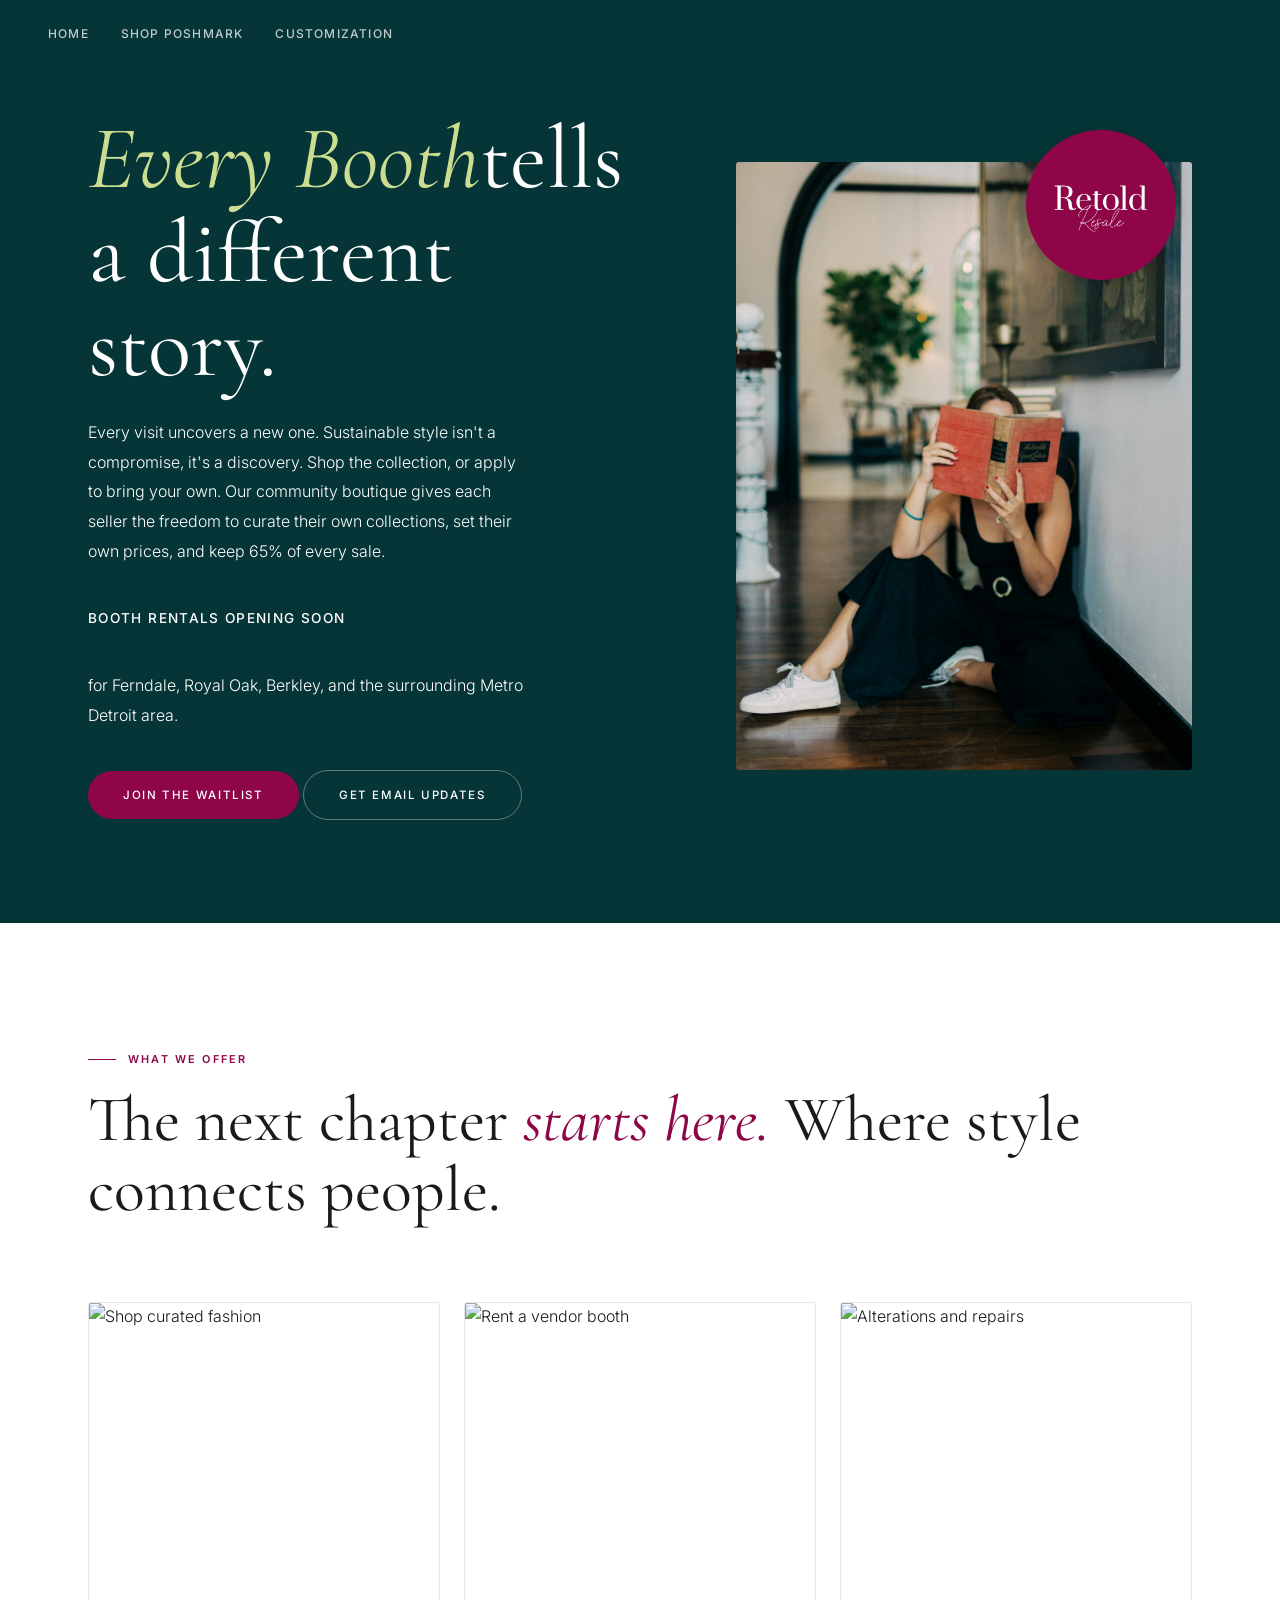
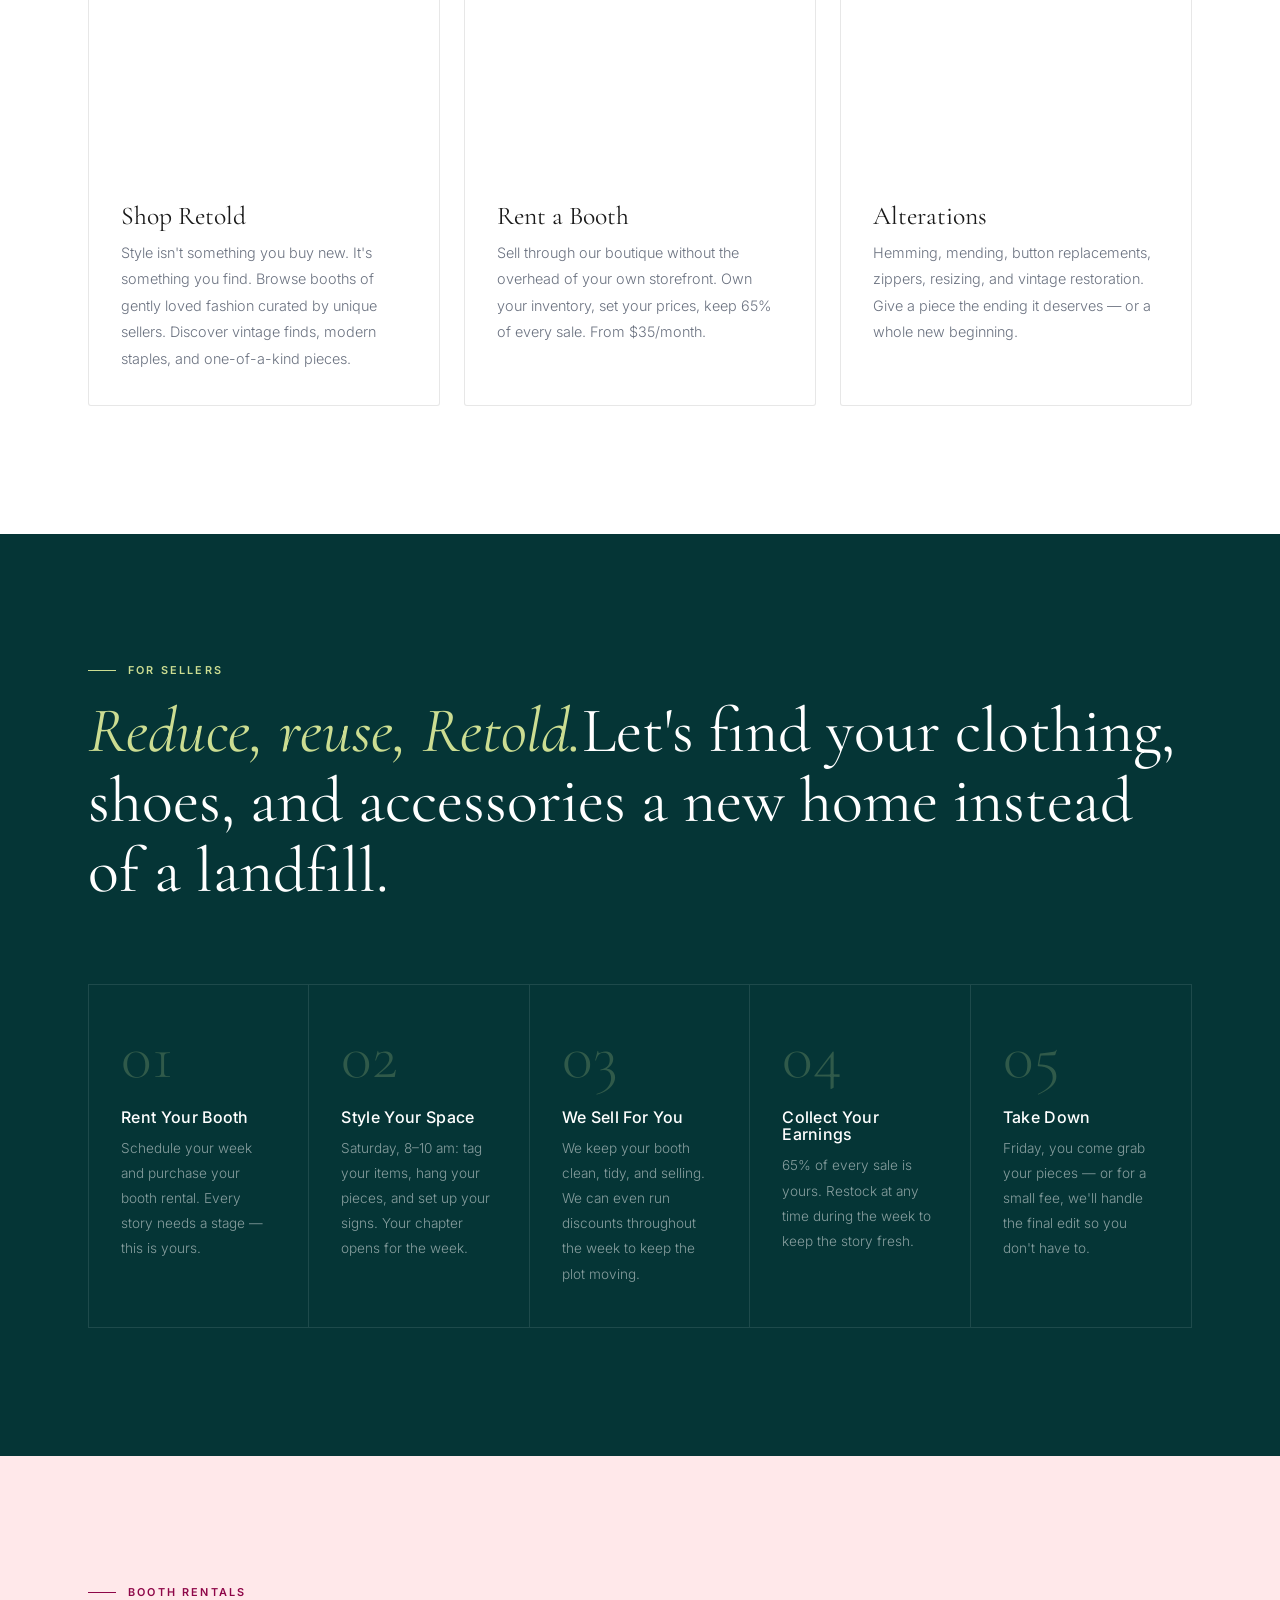
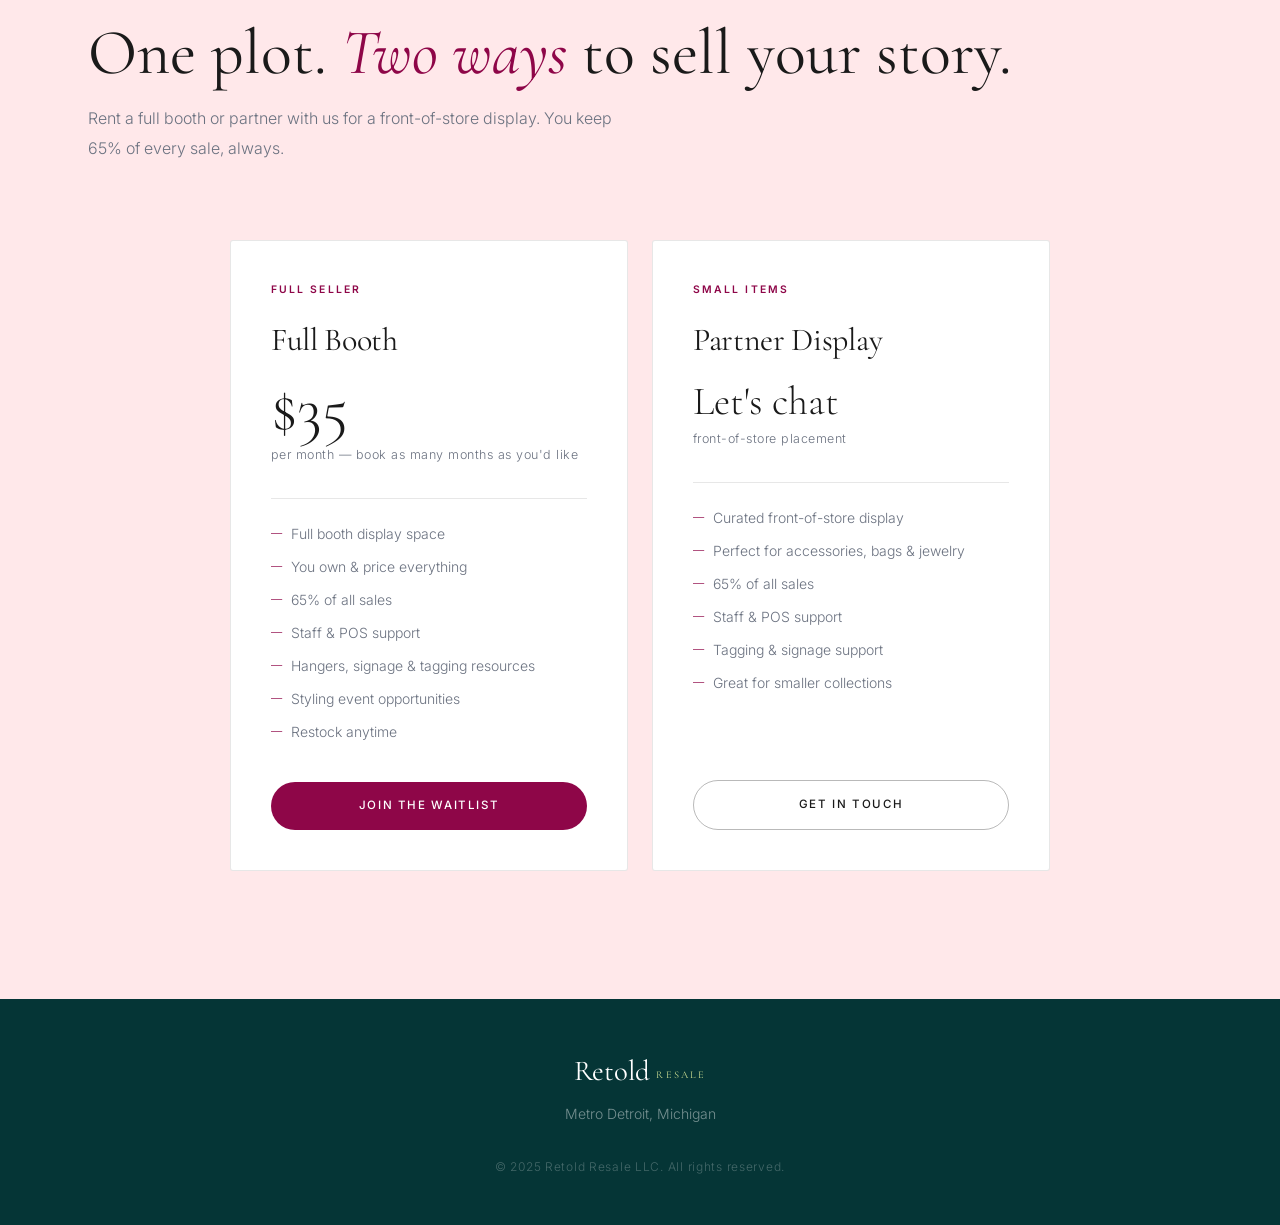
==== index.html @ 14532de4 "Update index.html content changes" ====
<!DOCTYPE html>
<html lang="en">
<head>
  <meta charset="UTF-8" />
  <meta name="viewport" content="width=device-width, initial-scale=1.0" />
  <title>Retold Resale — Coming Soon</title>
  <meta name="description" content="Retold is Metro Detroit's community resale boutique. Vendor booth rentals, sustainable secondhand fashion, and clothing alterations. Coming soon." />
  <link rel="stylesheet" href="styles.css" />
  <style>
    .hero--landing { min-height: 90vh; padding-top: 7rem; }
    .nav-limited {
      position: fixed; inset: 0 0 auto 0; z-index: 100;
      display: flex; align-items: center; justify-content: flex-start;
      padding: 1.2rem clamp(1.5rem, 5vw, 3rem);
      transition: background 0.4s, padding 0.3s;
    }
    .nav-limited.scrolled {
      background: rgba(251,248,243,0.97);
      backdrop-filter: blur(12px);
      box-shadow: 0 1px 0 rgba(26,26,26,0.1);
      padding: 0.9rem clamp(1.5rem, 5vw, 3rem);
    }
    .nav-limited .brand {
      font-family: 'Cormorant Garamond', Georgia, serif;
      font-size: 1.3rem; font-weight: 500;
      color: var(--white); text-decoration: none;
      transition: color 0.3s;
    }
    .nav-limited .brand span {
      font-size: 0.62rem; letter-spacing: 0.2em;
      text-transform: uppercase; color: var(--sage);
      display: block; font-family: 'Inter', sans-serif; font-weight: 600;
    }
    .nav-limited.scrolled .brand { color: var(--black); }
    .nav-limited.scrolled .brand span { color: var(--berry); }
    .nav-limited__links {
      display: flex; align-items: center; gap: 2rem; list-style: none;
    }
    .nav-limited__links a {
      font-size: 0.75rem; font-weight: 500; letter-spacing: 0.1em;
      text-transform: uppercase; color: rgba(255,255,255,0.75);
      text-decoration: none; transition: color 0.2s;
      font-family: 'Inter', sans-serif;
    }
    .nav-limited__links a:hover { color: var(--white); }
    .nav-limited.scrolled .nav-limited__links a { color: var(--gray); }
    .nav-limited.scrolled .nav-limited__links a:hover { color: var(--black); }
    .nav-limited__links .nav-cta {
      background: var(--berry); color: white !important;
      padding: 0.55rem 1.3rem; border-radius: 50px;
    }
    .nav-limited__links .nav-cta:hover { background: var(--forest) !important; color: white !important; }
    .nav-limited.scrolled .nav-limited__links .nav-cta { color: white !important; }
  </style>
</head>
<body>

  <!-- LIMITED NAV -->
  <nav class="nav-limited" id="nav-limited">
    <ul class="nav-limited__links">
      <li><a href="index.html">Home</a></li>
      <li><a href="https://poshmark.com/closet/retold_resale" target="_blank">Shop Poshmark</a></li>
      <li><a href="customization.html">Customization</a></li>
    </ul>
  </nav>

  <!-- HERO -->
  <section class="hero section--forest hero--landing">
    <div class="container hero__grid">
      <div class="hero__text">
        <div class="logo-mobile">
          <div style="width:150px; height:150px; border-radius:50%; overflow:hidden; box-shadow:0 4px 16px rgba(0,0,0,0.25); margin:0 auto 1.5rem;">
            <img src="Retoldlogo.jpg" alt="Retold Resale" style="width:100%; height:100%; object-fit:cover;" />
          </div>
        </div>
        <h1><em>Every Booth</em>tells a different story.</h1>
        <p>Every visit uncovers a new one. Sustainable style isn't a compromise, it's a discovery. Shop the collection, or apply to bring your own. Our community boutique gives each seller the freedom to curate their own collections, set their own prices, and keep 65% of every sale.</p>
        <p style="margin-top:1rem; font-size:0.85rem; letter-spacing:0.1em; text-transform:uppercase; color:var(--white); font-weight:500;">Booth rentals opening soon</p> <p>for Ferndale, Royal Oak, Berkley, and the surrounding Metro Detroit area.</p>
        <a href="https://forms.gle/HqEqxdt6v9VgBbKs6" class="btn btn--berry">Join the Waitlist</a> <a href="https://docs.google.com/forms/d/e/1FAIpQLSfrl1EyCiGXuaEXTVUXp2dL7NiX-esl2-DumXYlEKZFdAx9Iw/viewform?usp=publish-editor" class="btn btn--outline">Get email updates</a>
      </div>
      <div class="hero__media" style="position:relative;">
        <img src="Home3.jpg" alt="Retold Resale" />
        <div class="logo-desktop" style="position:absolute; top:-2rem; right:1rem; width:150px; height:150px; border-radius:50%; overflow:hidden; box-shadow:0 4px 16px rgba(0,0,0,0.25);">
          <img src="Retoldlogo.jpg" alt="Retold Resale" style="width:100%; height:100%; object-fit:cover;" />
        </div>
      </div>
    </div>
  </section>

  <!-- WHAT WE OFFER -->
  <section class="section section--cream">
    <div class="container">
      <div class="section-head">
        <span class="eyebrow">What We Offer</span>
        <h2>The next chapter <em>starts here.</em> Where style connects people.</h2>
      </div>
      <div class="card-grid">
        <div class="card">
          <div class="card__img"><img src="https://images.unsplash.com/photo-1490481651871-ab68de25d43d?q=80&w=800&auto=format&fit=crop" alt="Shop curated fashion" /></div>
          <div class="card__body">
            <h3>Shop Retold</h3>
            <p>Style isn't something you buy new. It's something you find. Browse booths of gently loved fashion curated by unique sellers. Discover vintage finds, modern staples, and one-of-a-kind pieces.</p>
          </div>
        </div>
        <div class="card">
          <div class="card__img"><img src="https://images.unsplash.com/photo-1485462537746-965f33f7f6a7?q=80&w=800&auto=format&fit=crop" alt="Rent a vendor booth" /></div>
          <div class="card__body">
            <h3>Rent a Booth</h3>
            <p>Sell through our boutique without the overhead of your own storefront. Own your inventory, set your prices, keep 65% of every sale. From $35/month.</p>
          </div>
        </div>
        <div class="card">
          <div class="card__img"><img src="https://images.unsplash.com/photo-1556905055-8f358a7a47b2?q=80&w=800&auto=format&fit=crop" alt="Alterations and repairs" /></div>
          <div class="card__body">
            <h3>Alterations</h3>
            <p>Hemming, mending, button replacements, zippers, resizing, and vintage restoration. Give a piece the ending it deserves — or a whole new beginning.</p>
          </div>
        </div>
      </div>
    </div>
  </section>

  <!-- FOR SELLERS -->
  <section class="section section--forest">
    <div class="container">
      <div class="section-head">
        <span class="eyebrow">For Sellers</span>
        <h2><em>Reduce, reuse, Retold.</em>Let's find your clothing, shoes, and accessories a new home instead of a landfill.</h2>
      </div>
      <div class="steps">
        <div class="step">
          <div class="step__num">01</div>
          <h3>Rent Your Booth</h3>
          <p>Schedule your week and purchase your booth rental. Every story needs a stage — this is yours.</p>
        </div>
        <div class="step">
          <div class="step__num">02</div>
          <h3>Style Your Space</h3>
          <p>Saturday, 8–10 am: tag your items, hang your pieces, and set up your signs. Your chapter opens for the week.</p>
        </div>
        <div class="step">
          <div class="step__num">03</div>
          <h3>We Sell For You</h3>
          <p>We keep your booth clean, tidy, and selling. We can even run discounts throughout the week to keep the plot moving.</p>
        </div>
        <div class="step">
          <div class="step__num">04</div>
          <h3>Collect Your Earnings</h3>
          <p>65% of every sale is yours. Restock at any time during the week to keep the story fresh.</p>
        </div>
        <div class="step">
          <div class="step__num">05</div>
          <h3>Take Down</h3>
          <p>Friday, you come grab your pieces — or for a small fee, we'll handle the final edit so you don't have to.</p>
        </div>
      </div>
    </div>
  </section>

  <!-- BOOTH RENTALS -->
  <section class="section section--blush">
    <div class="container">
      <div class="section-head">
        <span class="eyebrow">Booth Rentals</span>
        <h2>One plot. <em>Two ways</em> to sell your story.</h2>
        <p>Rent a full booth or partner with us for a front-of-store display. You keep 65% of every sale, always.</p>
      </div>
      <div class="pricing-grid pricing-grid--2">
        <div class="price-card">
          <div class="price-card__label">Full Seller</div>
          <h3>Full Booth</h3>
          <div class="price-card__amount">$35</div>
          <div class="price-card__period">per month — book as many months as you'd like</div>
          <ul>
            <li>Full booth display space</li>
            <li>You own &amp; price everything</li>
            <li>65% of all sales</li>
            <li>Staff &amp; POS support</li>
            <li>Hangers, signage &amp; tagging resources</li>
            <li>Styling event opportunities</li>
            <li>Restock anytime</li>
          </ul>
         <a href="https://forms.gle/HqEqxdt6v9VgBbKs6" class="btn btn--berry">Join the Waitlist</a>
        </div>
        <div class="price-card">
          <div class="price-card__label">Small Items</div>
          <h3>Partner Display</h3>
          <div class="price-card__amount" style="font-size:2.5rem; line-height:1.2;">Let's chat</div>
          <div class="price-card__period">front-of-store placement</div>
          <ul>
            <li>Curated front-of-store display</li>
            <li>Perfect for accessories, bags &amp; jewelry</li>
            <li>65% of all sales</li>
            <li>Staff &amp; POS support</li>
            <li>Tagging &amp; signage support</li>
            <li>Great for smaller collections</li>
          </ul>
          <a href="mailto:retold.resale@gmail.com" class="btn btn--outline">Get in Touch</a>
        </div>
      </div>
    </div>
  </section>

  <!-- SIMPLE FOOTER -->
  <footer style="background:var(--forest); color:var(--white); padding:3rem 0; text-align:center;">
    <div class="container">
      <div style="font-family:var(--serif); font-size:1.8rem; font-weight:400; margin-bottom:0.5rem;">
        Retold<span style="font-size:0.65rem; letter-spacing:0.2em; text-transform:uppercase; color:var(--sage); vertical-align:middle; margin-left:0.4rem;">Resale</span>
      </div>
      <p style="color:rgba(255,255,255,0.45); font-size:0.875rem; font-weight:300; margin-top:0.5rem;">Metro Detroit, Michigan</p>
      <p style="color:rgba(255,255,255,0.25); font-size:0.75rem; letter-spacing:0.06em; margin-top:2rem;">&copy; 2025 Retold Resale LLC. All rights reserved.</p>
    </div>
  </footer>

  <script>
    const nav = document.getElementById('nav-limited');
    addEventListener('scroll', () => nav.classList.toggle('scrolled', scrollY > 40));
  </script>

</body>
</html>
---- styles.css ----
/* =============================================
   Retold Resale — Elevated Marketing Site
   ============================================= */

@import url('https://fonts.googleapis.com/css2?family=Cormorant+Garamond:ital,wght@0,300;0,400;0,500;1,300;1,400;1,500&family=Inter:wght@300;400;500;600&display=swap');

:root {
  --berry:   #8E0648;
  --sage:    #CCDD92;
  --forest:  #053536;
  --coral:   #E66F4F;
  --blush:   #FFE8EA;
  --cream:   #FBF8F3;
  --white:   #FFFFFF;
  --black:   #1A1A1A;
  --gray:    #6B7280;
  --border:  rgba(26,26,26,0.1);

  --serif: 'Cormorant Garamond', Georgia, serif;
  --sans:  'Inter', system-ui, sans-serif;
  --max: 1200px;
}

*, *::before, *::after { box-sizing: border-box; margin: 0; padding: 0; }
html { scroll-behavior: smooth; -webkit-font-smoothing: antialiased; }
body {
  font-family: var(--sans);
  color: var(--black);
  background: var(--cream);
  font-size: 16px;
  line-height: 1.65;
  font-weight: 300;
}
img { display: block; max-width: 100%; height: auto; }
a { color: inherit; text-decoration: none; }
h1, h2, h3, h4 { font-family: var(--serif); line-height: 1.1; }

.container { width: 100%; max-width: var(--max); margin: 0 auto; padding: 0 clamp(1.5rem, 5vw, 3rem); }
.section { padding: clamp(5rem, 10vw, 9rem) 0; }

/* =============================================
   NAV
   ============================================= */
.nav {
  position: fixed; inset: 0 0 auto 0; z-index: 100;
  display: flex; align-items: center; justify-content: space-between;
  padding: 1.5rem clamp(1.5rem, 5vw, 3rem);
  transition: background 0.4s, padding 0.3s;
}
.nav.scrolled {
  background: rgba(251,248,243,0.97);
  backdrop-filter: blur(12px);
  padding: 1rem clamp(1.5rem, 5vw, 3rem);
  box-shadow: 0 1px 0 var(--border);
}
.nav__brand {
  font-family: var(--serif);
  font-size: 1.4rem;
  font-weight: 500;
  color: var(--black);
}
.nav__brand b { display: block; font-weight: 500; }
.nav__brand span {
  font-size: 0.62rem;
  font-weight: 600;
  letter-spacing: 0.2em;
  text-transform: uppercase;
  color: var(--berry);
}
.nav__links { display: flex; align-items: center; gap: 2.5rem; list-style: none; }
.nav__links a {
  font-size: 0.75rem;
  font-weight: 400;
  letter-spacing: 0.1em;
  color: var(--gray);
  text-transform: uppercase;
  transition: color 0.2s;
}
.nav__links a:hover, .nav__links a.active { color: var(--black); }
.nav__cta {
  background: var(--berry) !important;
  color: white !important;
  padding: 0.6rem 1.5rem !important;
  border-radius: 50px !important;
  letter-spacing: 0.08em;
  font-weight: 500 !important;
  transition: background 0.2s, transform 0.2s !important;
  text-transform: uppercase !important;
}
.nav__cta:hover { background: var(--forest) !important; transform: translateY(-1px); }

.logo-mobile { display: none; }

/* Hero on dark (forest) background */
.hero.section--forest { background: var(--forest); }
.hero.section--forest .hero__text h1 { color: var(--white); }
.hero.section--forest .hero__text h1 em { color: var(--sage); }
.hero.section--forest .hero__text p { color: var(--white); }
.hero.section--forest .btn--black { background: var(--berry); color: var(--white); }
.hero.section--forest .btn--black:hover { background: var(--white); color: var(--berry); transform: translateY(-2px); }
.hero.section--forest .btn--outline { color: var(--white); border-color: rgba(255,255,255,0.35); }
.hero.section--forest .btn--outline:hover { background: var(--white); color: var(--forest); border-color: var(--white); }

/* =============================================
   BUTTONS
   ============================================= */
.btn {
  display: inline-flex; align-items: center; gap: 0.5rem;
  padding: 0.9rem 2.2rem;
  border: none; cursor: pointer;
  font-family: var(--sans);
  font-size: 0.72rem; font-weight: 500;
  letter-spacing: 0.14em; text-transform: uppercase;
  border-radius: 50px;
  transition: all 0.25s ease;
  text-decoration: none;
  white-space: nowrap;
}
.btn--black { background: var(--forest); color: white; }
.btn--berry { background: var(--berry); color: white; }
.btn--berry:hover { background: var(--white); color: var(--berry); }
.btn--black:hover { background: var(--black); transform: translateY(-2px); }
.btn--outline { background: transparent; color: var(--black); border: 1px solid rgba(26,26,26,0.3); }
.btn--outline:hover { background: var(--black); color: white; border-color: var(--black); }

/* Nav over dark hero */
.nav--light:not(.scrolled) .nav__brand { color: var(--white); }
.nav--light:not(.scrolled) .nav__brand span { color: var(--sage); }
.nav--light:not(.scrolled) .nav__links a { color: rgba(255,255,255,0.65); }
.nav--light:not(.scrolled) .nav__links a:hover,
.nav--light:not(.scrolled) .nav__links a.active { color: var(--white); }
.nav--light:not(.scrolled) .nav__cta { background: var(--berry) !important; color: var(--white) !important; }
.nav--light:not(.scrolled) .nav__cta:hover { background: var(--white) !important; color: var(--berry) !important; }

/* =============================================
   HERO
   ============================================= */
.hero {
  padding-top: 8rem;
  padding-bottom: clamp(4rem, 8vw, 7rem);
  min-height: 100vh;
  display: flex; align-items: center;
}
.hero__grid {
  display: grid;
  grid-template-columns: 1.1fr 0.9fr;
  gap: clamp(3rem, 7vw, 6rem);
  align-items: center;
}
.hero__text h1 {
  font-size: clamp(3.8rem, 7vw, 6.5rem);
  color: var(--black);
  margin-bottom: 1.5rem;
  font-weight: 400;
  line-height: 1.05;
}
.hero__text h1 em { color: var(--berry); font-style: italic; }
.hero__text p {
  font-size: 1rem;
  color: var(--gray);
  margin-bottom: 2.5rem;
  max-width: 44ch;
  line-height: 1.85;
  font-weight: 300;
}
.hero__actions { display: flex; gap: 1rem; flex-wrap: wrap; }
.hero__media img {
  width: 100%;
  aspect-ratio: 3/4;
  object-fit: cover;
  border-radius: 3px;
}

/* =============================================
   SECTION COLOR BLOCKS
   ============================================= */
.section--cream   { background: var(--white); }
.section--blush   { background: var(--blush); }
.section--forest  { background: var(--forest); color: var(--white); }
.section--berry   { background: var(--berry);  color: var(--white); }

/* =============================================
   EYEBROW
   ============================================= */
.eyebrow {
  display: flex; align-items: center; gap: 0.75rem;
  font-family: var(--sans);
  font-size: 0.68rem; letter-spacing: 0.2em; text-transform: uppercase;
  color: var(--berry); font-weight: 600;
  margin-bottom: 1rem;
}
.eyebrow::before {
  content: ''; display: block;
  width: 28px; height: 1px;
  background: var(--berry); flex-shrink: 0;
}
.section--forest .eyebrow,
.testimonials .eyebrow { color: var(--sage); }
.section--forest .eyebrow::before,
.testimonials .eyebrow::before { background: var(--sage); }
.section--berry .eyebrow { color: rgba(255,255,255,0.55); }
.section--berry .eyebrow::before { background: rgba(255,255,255,0.35); }

/* =============================================
   SECTION HEAD
   ============================================= */
.section-head { margin-bottom: clamp(3rem, 6vw, 5rem); }
.section-head h2 {
  font-size: clamp(2.5rem, 5vw, 4.5rem);
  color: var(--black);
  margin-bottom: 1rem;
  font-weight: 400;
  line-height: 1.1;
}
.section-head h2 em { color: var(--berry); font-style: italic; }
.section-head p {
  font-size: 1rem;
  color: var(--gray);
  max-width: 55ch;
  font-weight: 300;
  line-height: 1.85;
}
.section--forest .section-head h2 { color: var(--white); }
.section--forest .section-head h2 em { color: var(--sage); }
.section--forest .section-head p { color: rgba(255,255,255,0.55); }
.testimonials .section-head h2 { color: var(--white); }
.testimonials .section-head p { color: rgba(255,255,255,0.55); }

/* =============================================
   CARDS
   ============================================= */
.card-grid {
  display: grid;
  grid-template-columns: repeat(3, 1fr);
  gap: 1.5rem;
}
.card-grid--4 { grid-template-columns: repeat(4, 1fr); }

.card {
  background: var(--white);
  border: 1px solid var(--border);
  border-radius: 3px;
  overflow: hidden;
  transition: box-shadow 0.3s, border-color 0.3s, transform 0.3s;
}
.card:hover {
  border-color: rgba(26,26,26,0.18);
  box-shadow: 0 8px 32px rgba(0,0,0,0.07);
  transform: translateY(-2px);
}
.card__img { aspect-ratio: 3/4; overflow: hidden; }
.card__img img { width: 100%; height: 100%; object-fit: cover; transition: transform 0.6s ease; }
.card:hover .card__img img { transform: scale(1.04); }
.card__body { padding: 2rem; }
.card h3 {
  font-size: 1.6rem;
  color: var(--black);
  margin-bottom: 0.6rem;
  font-weight: 400;
}
.card p { color: var(--gray); font-size: 0.9rem; font-weight: 300; line-height: 1.85; }

/* =============================================
   STEPS
   ============================================= */
.steps {
  display: grid;
  grid-template-columns: repeat(5, 1fr);
  border: 1px solid var(--border);
}
.section--forest .steps { border-color: rgba(255,255,255,0.1); }
.section--cream .steps { border-color: var(--border); }

.step {
  padding: 2.5rem 2rem;
  border-right: 1px solid var(--border);
}
.section--forest .step { border-right-color: rgba(255,255,255,0.1); }
.step:last-child { border-right: none; }

.step__num {
  font-family: var(--serif);
  font-size: 4rem;
  font-weight: 300;
  color: rgba(142,6,72,0.1);
  line-height: 1;
  margin-bottom: 1.25rem;
}
.section--forest .step__num { color: rgba(204,221,146,0.22); }
.step h3 {
  font-size: 1rem;
  font-family: var(--sans);
  font-weight: 500;
  letter-spacing: 0.02em;
  color: var(--black);
  margin-bottom: 0.6rem;
}
.section--forest .step h3 { color: var(--white); }
.step p {
  font-size: 0.85rem;
  line-height: 1.85;
  font-weight: 300;
  color: var(--gray);
}
.section--forest .step p { color: rgba(255,255,255,0.52); }

/* =============================================
   TESTIMONIALS
   ============================================= */
.testimonials {
  background: var(--forest);
  color: var(--white);
  padding: clamp(5rem, 10vw, 8rem) 0;
}
.quote-grid {
  display: grid;
  grid-template-columns: repeat(3, 1fr);
  border: 1px solid rgba(255,255,255,0.1);
}
.quote { padding: 2.5rem; }
.quote + .quote { border-left: 1px solid rgba(255,255,255,0.1); }
.quote p {
  font-family: var(--serif);
  font-size: 1.2rem;
  font-style: italic;
  font-weight: 300;
  margin-bottom: 2rem;
  line-height: 1.85;
  color: rgba(255,255,255,0.85);
}
.quote__author { font-size: 0.78rem; color: rgba(255,255,255,0.38); letter-spacing: 0.05em; }
.quote__author b { display: block; color: var(--white); font-weight: 500; margin-bottom: 0.2rem; }

/* =============================================
   PRICING
   ============================================= */
.pricing-grid {
  display: grid;
  grid-template-columns: repeat(3, 1fr);
  gap: 1.5rem;
}
.pricing-grid--2 {
  grid-template-columns: repeat(2, 1fr);
  max-width: 820px;
  margin-inline: auto;
}

/* Service list for alterations */
.service-list {
  list-style: none;
  margin-top: 1.25rem;
  display: flex; flex-direction: column; gap: 0.6rem;
}
.service-list li {
  font-size: 0.875rem;
  color: var(--gray);
  font-weight: 300;
  padding-left: 1.25rem;
  position: relative;
}
.service-list li::before {
  content: '—';
  position: absolute; left: 0;
  color: var(--berry);
  font-size: 0.7rem;
  top: 0.2em;
}
.price-card {
  background: var(--white);
  border: 1px solid var(--border);
  border-radius: 3px;
  padding: 2.5rem;
  display: flex; flex-direction: column;
  transition: box-shadow 0.3s, transform 0.3s;
}
.price-card:hover { box-shadow: 0 16px 48px rgba(0,0,0,0.09); transform: translateY(-3px); }
.price-card--featured {
  background: var(--forest);
  color: var(--white);
  border-color: var(--forest);
}
.price-card__label {
  font-size: 0.65rem;
  letter-spacing: 0.2em;
  text-transform: uppercase;
  color: var(--berry);
  margin-bottom: 1.5rem;
  font-weight: 600;
}
.price-card--featured .price-card__label { color: var(--sage); }
.price-card h3 { font-size: 2rem; font-weight: 400; letter-spacing: -0.01em; }
.price-card__amount {
  font-family: var(--serif);
  font-size: 4rem;
  font-weight: 300;
  color: var(--black);
  line-height: 1;
  margin: 1.25rem 0 0.25rem;
}
.price-card--featured .price-card__amount { color: var(--sage); }
.price-card__period {
  font-size: 0.78rem;
  color: var(--gray);
  margin-bottom: 2rem;
  font-weight: 300;
  letter-spacing: 0.04em;
}
.price-card--featured .price-card__period { color: rgba(255,255,255,0.42); }
.price-card ul {
  list-style: none;
  display: flex; flex-direction: column;
  gap: 0.75rem;
  margin-bottom: 2.5rem;
  flex: 1;
  padding-top: 1.5rem;
  border-top: 1px solid var(--border);
}
.price-card--featured ul { border-top-color: rgba(255,255,255,0.12); }
.price-card li {
  font-size: 0.875rem;
  padding-left: 1.25rem;
  position: relative;
  color: var(--gray);
  font-weight: 300;
  line-height: 1.5;
}
.price-card--featured li { color: rgba(255,255,255,0.62); }
.price-card li::before {
  content: '—';
  position: absolute; left: 0;
  color: var(--berry);
  font-size: 0.7rem;
  top: 0.2em;
}
.price-card--featured li::before { color: var(--sage); }
.price-card .btn { width: 100%; justify-content: center; }

/* =============================================
   CTA SECTION
   ============================================= */
.cta {
  background: var(--berry);
  color: var(--white);
  padding: clamp(5rem, 10vw, 8rem) 0;
  text-align: center;
}
.cta h2 {
  color: var(--white);
  font-size: clamp(2.5rem, 5vw, 4.5rem);
  margin-bottom: 1rem;
  font-weight: 400;
}
.cta h2 em { font-style: italic; color: rgba(255,255,255,0.72); }
.cta p {
  color: rgba(255,255,255,0.68);
  font-size: 1rem;
  max-width: 44ch;
  margin: 0 auto 2.5rem;
  font-weight: 300;
  line-height: 1.85;
}
.cta .btn--outline { color: var(--white); border-color: rgba(255,255,255,0.4); }
.cta .btn--outline:hover { background: var(--white); color: var(--berry); border-color: var(--white); }

/* =============================================
   FOOTER
   ============================================= */
.footer {
  background: var(--forest);
  color: var(--white);
  padding: 5rem 0 2.5rem;
}
.footer__grid {
  display: grid;
  grid-template-columns: 2fr 1fr 1fr 1.5fr;
  gap: 2rem;
  margin-bottom: 4rem;
}
.footer__brand {
  font-family: var(--serif);
  font-size: 1.6rem;
  font-weight: 400;
  margin-bottom: 0.25rem;
}
.footer__brand-sub {
  font-size: 0.62rem;
  letter-spacing: 0.2em;
  text-transform: uppercase;
  color: var(--sage);
}
.footer__tag {
  font-size: 0.875rem;
  color: rgba(255,255,255,0.38);
  margin-top: 1rem;
  max-width: 30ch;
  line-height: 1.85;
  font-weight: 300;
}
.footer__h {
  font-size: 0.62rem;
  letter-spacing: 0.2em;
  text-transform: uppercase;
  color: rgba(255,255,255,0.3);
  margin-bottom: 1.25rem;
  font-weight: 600;
}
.footer__links { list-style: none; display: flex; flex-direction: column; gap: 0.6rem; }
.footer__links a {
  font-size: 0.875rem;
  color: rgba(255,255,255,0.48);
  transition: color 0.2s;
  font-weight: 300;
}
.footer__links a:hover { color: var(--white); }
.footer__bottom {
  display: flex; justify-content: space-between;
  padding-top: 2rem;
  border-top: 1px solid rgba(255,255,255,0.07);
}
.footer__copy { font-size: 0.75rem; color: rgba(255,255,255,0.22); letter-spacing: 0.06em; }

/* =============================================
   SPLIT (two-column with image)
   ============================================= */
.split {
  display: grid;
  grid-template-columns: 1fr 1fr;
  gap: clamp(3rem, 7vw, 6rem);
  align-items: center;
}
.split--rev { direction: rtl; }
.split--rev > * { direction: ltr; }
.split__img img { width: 100%; aspect-ratio: 4/5; object-fit: cover; border-radius: 3px; }

/* =============================================
   FAQ
   ============================================= */
.faq-list { max-width: 680px; margin: 0 auto; }
.faq-item { border-bottom: 1px solid var(--border); padding: 1.75rem 0; }
.faq-item:last-child { border-bottom: none; }
.faq-item summary {
  list-style: none; cursor: pointer;
  font-size: 1rem; font-weight: 500;
  font-family: var(--sans);
  color: var(--black);
  display: flex; justify-content: space-between; align-items: center; gap: 1rem;
  user-select: none;
}
.faq-item summary::after {
  content: '+'; font-size: 1.3rem; color: var(--berry);
  font-weight: 300; transition: transform 0.3s; flex-shrink: 0;
}
.faq-item[open] summary::after { transform: rotate(45deg); }
.faq-item__body {
  padding-top: 1rem;
  color: var(--gray);
  font-weight: 300;
  line-height: 1.85;
  font-size: 0.95rem;
}

/* =============================================
   STATS
   ============================================= */
.stats-grid {
  display: grid;
  grid-template-columns: repeat(4, 1fr);
  gap: 2rem;
  text-align: center;
}
.stat__number {
  font-family: var(--serif);
  font-size: 4.5rem;
  font-weight: 300;
  color: var(--berry);
  margin-bottom: 0.5rem;
  line-height: 1;
}
.stat__label {
  font-size: 0.72rem;
  color: var(--gray);
  font-weight: 500;
  letter-spacing: 0.14em;
  text-transform: uppercase;
}

/* =============================================
   RESPONSIVE
   ============================================= */
@media (max-width: 1024px) {
  .hero__grid { grid-template-columns: 1fr; }
  .hero__text { text-align: center; }
  .hero__actions { justify-content: center; }
  .hero__text p { margin-left: auto; margin-right: auto; }
  .logo-mobile { display: block; }
  .logo-desktop { display: none; }
  .hero__text h1 { font-size: clamp(3rem, 8vw, 5rem); }
  .card-grid,
  .card-grid--4 { grid-template-columns: repeat(2, 1fr); }
  .steps {
    grid-template-columns: repeat(2, 1fr);
  }
  .step { border-bottom: 1px solid var(--border); }
  .section--forest .step { border-bottom-color: rgba(255,255,255,0.1); }
  .step:nth-child(2n) { border-right: none; }
  .step:last-child { border-bottom: none; }
  .quote-grid { grid-template-columns: 1fr; border: none; }
  .quote + .quote { border-left: none; border-top: 1px solid rgba(255,255,255,0.1); }
  .pricing-grid { grid-template-columns: 1fr; max-width: 420px; margin-inline: auto; }
  .split { grid-template-columns: 1fr; }
  .split--rev { direction: ltr; }
  .footer__grid { grid-template-columns: 1fr 1fr; }
  .nav__links { display: none; }
  .stats-grid { grid-template-columns: repeat(2, 1fr); }
}
@media (max-width: 640px) {
  .container { padding: 0 1.5rem; }
  .section { padding: 4rem 0; }
  .hero { padding-top: 7rem; }
  .card-grid,
  .card-grid--4 { grid-template-columns: 1fr; }
  .steps { grid-template-columns: 1fr; }
  .step { border-right: none; }
  .step:nth-child(2n) { border-right: none; }
  .footer__bottom { flex-direction: column; gap: 1rem; text-align: center; }
  .stats-grid { grid-template-columns: repeat(2, 1fr); }
}
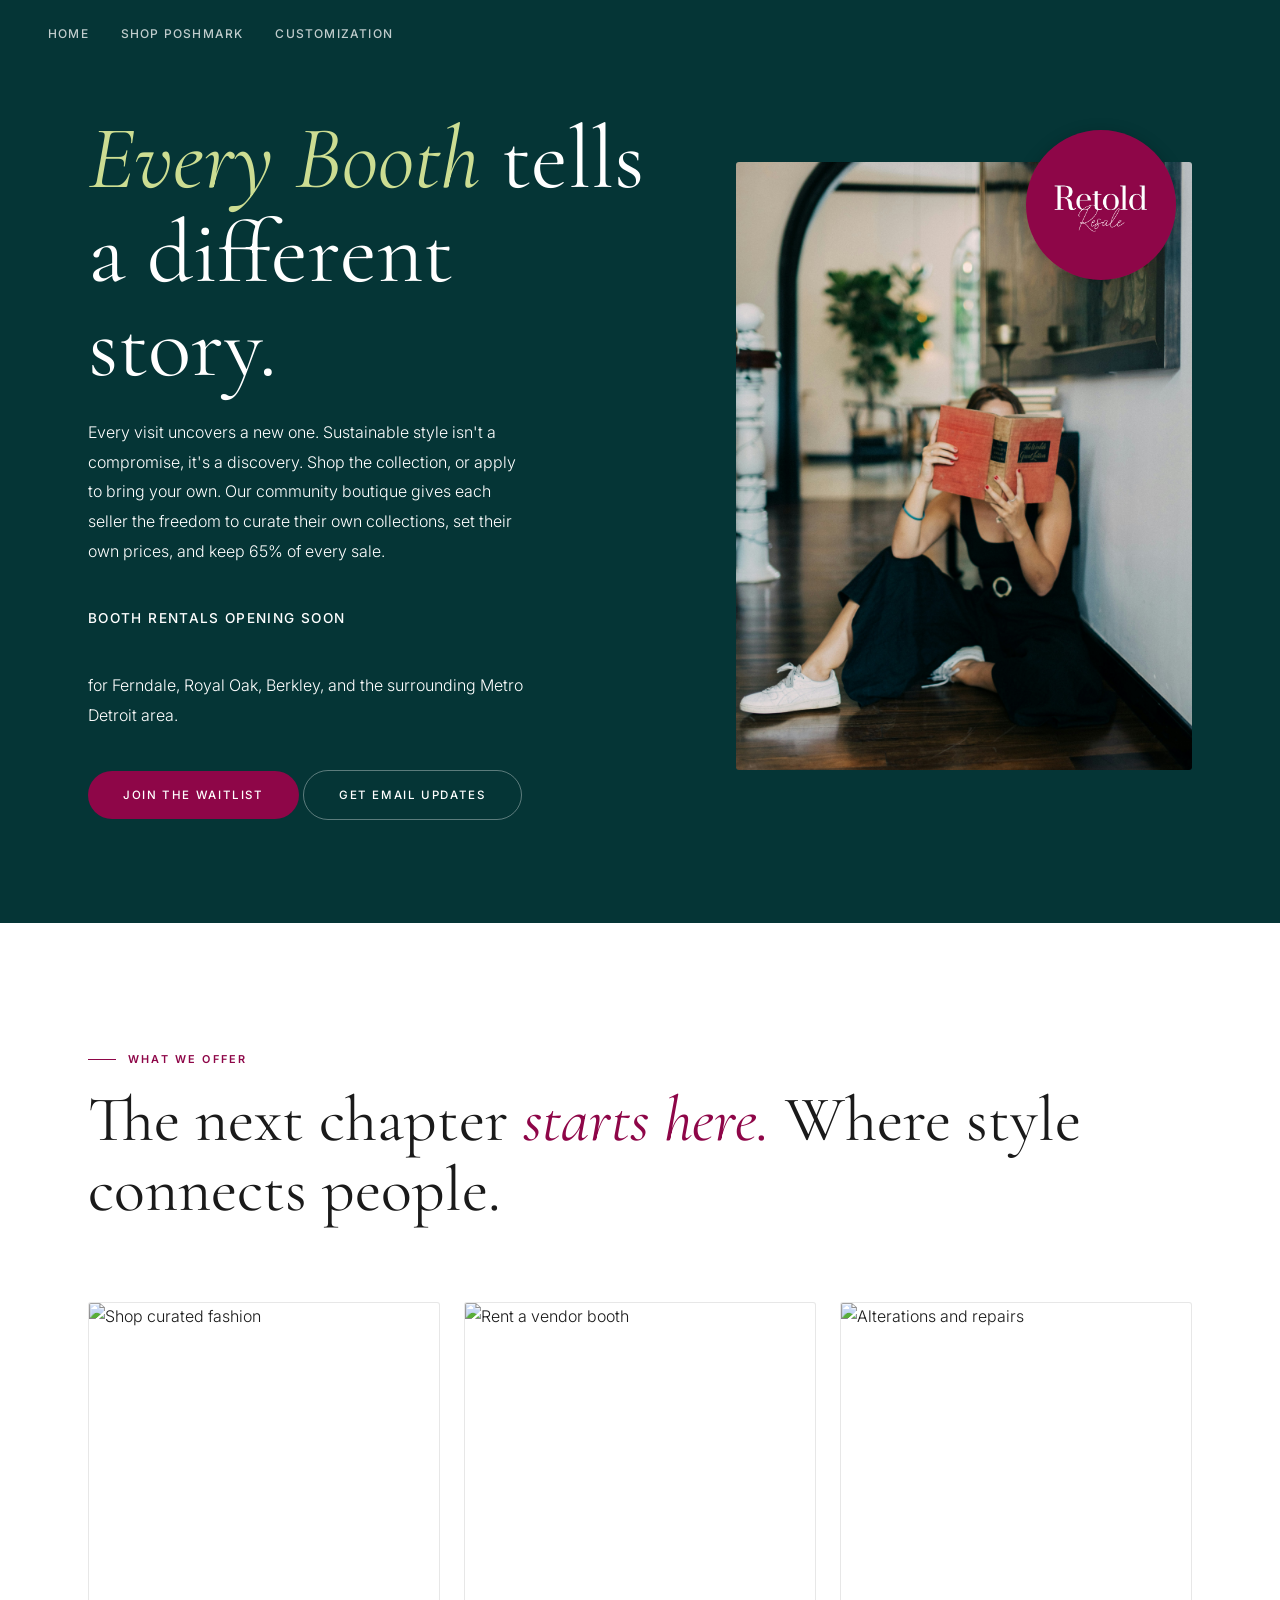
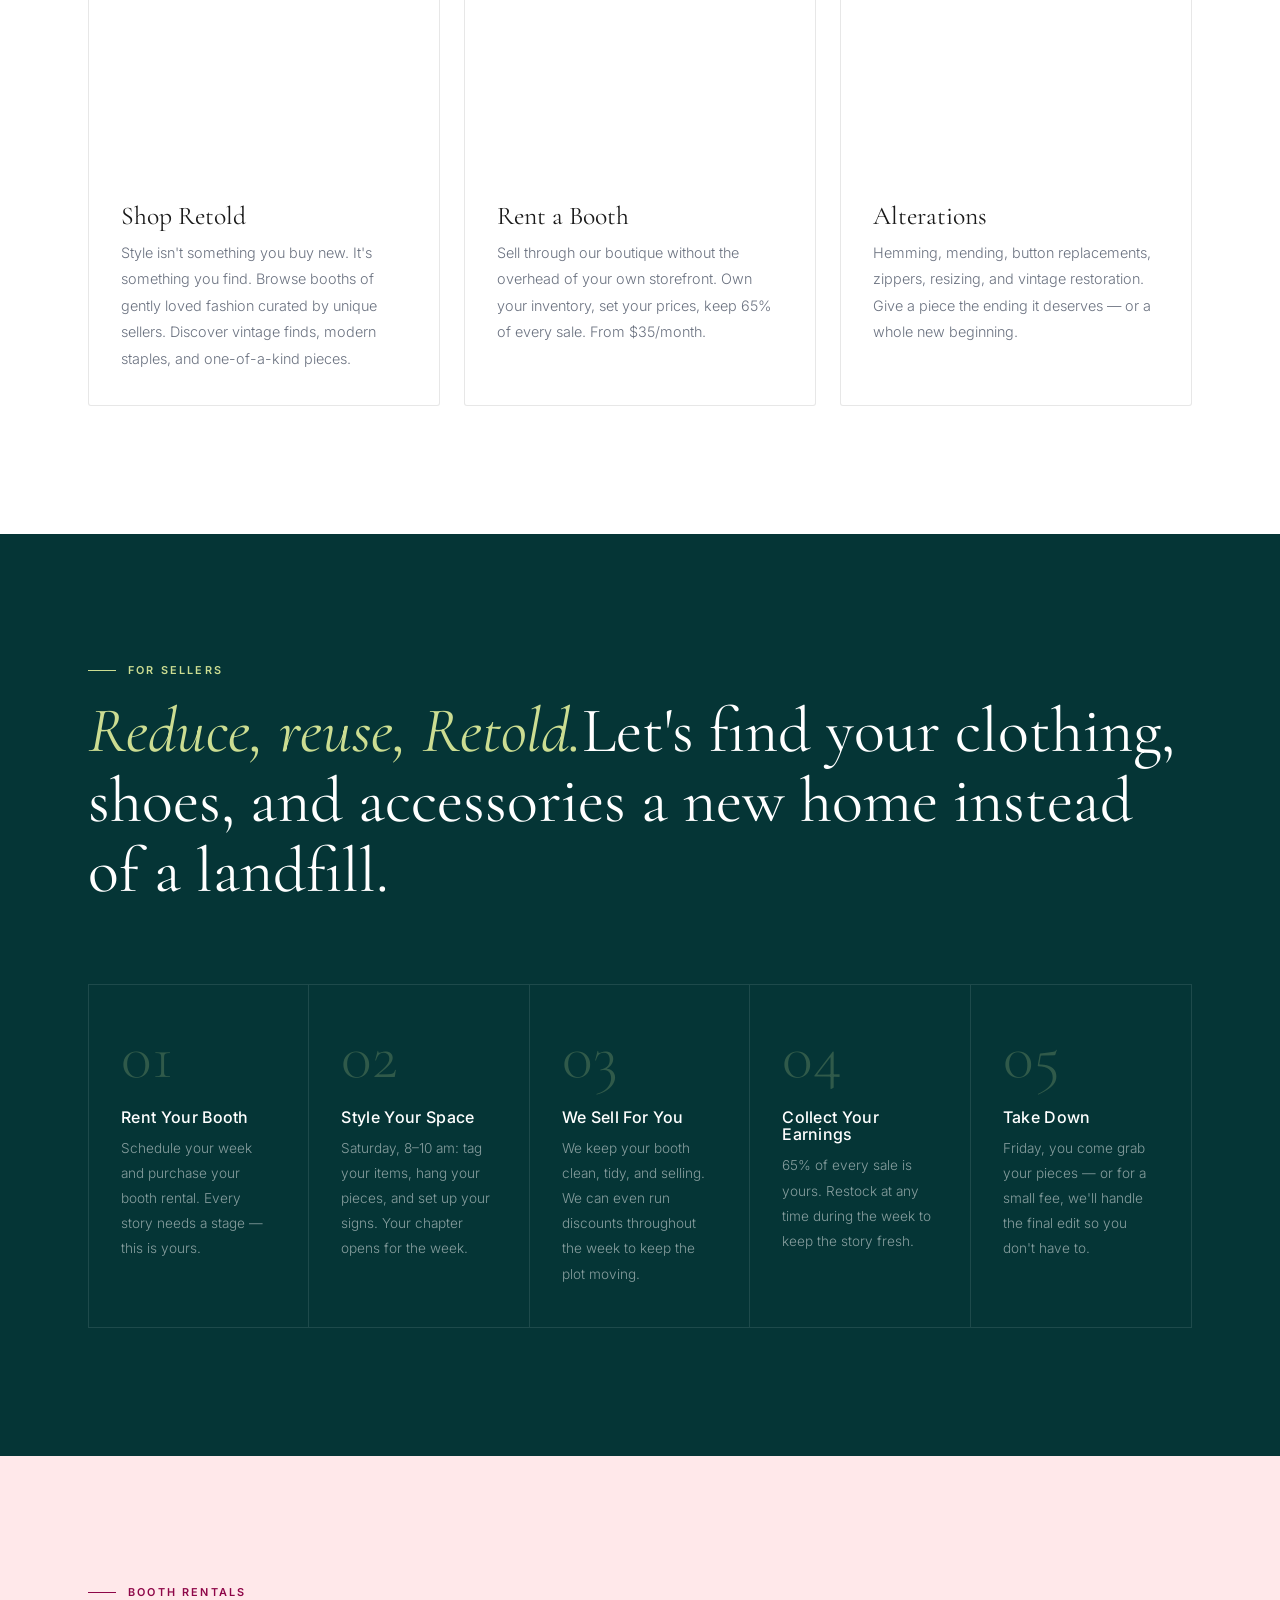
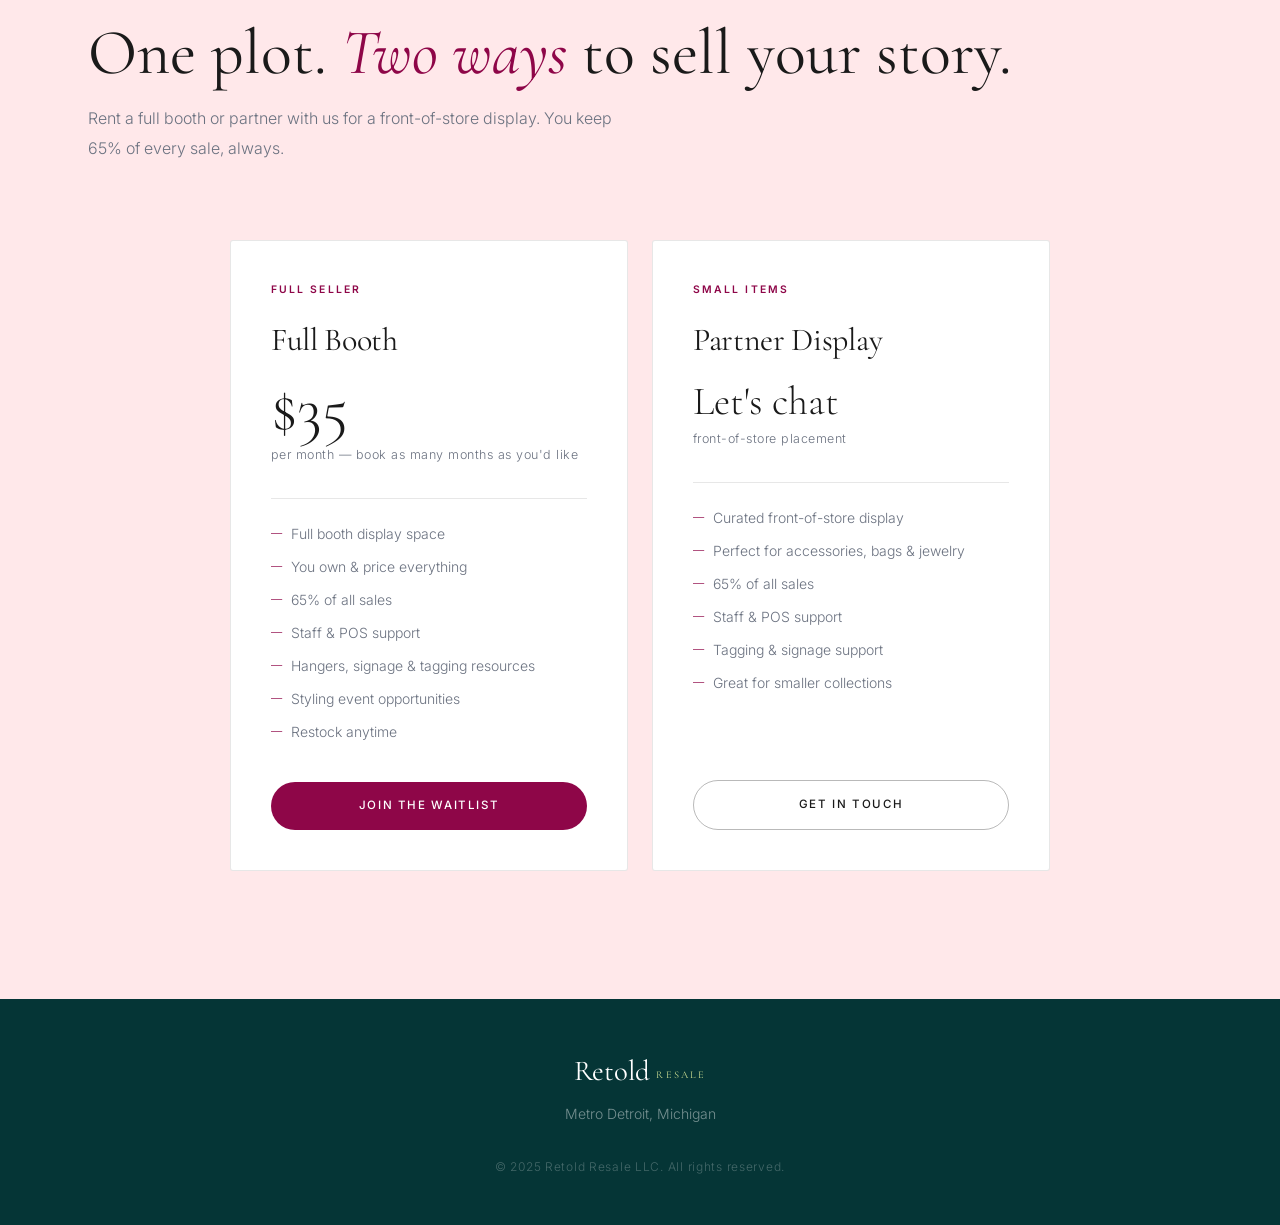
==== commit fbc2e1da: "Update index.html" ====
--- a/index.html
+++ b/index.html
@@ -73,7 +73,7 @@
             <img src="Retoldlogo.jpg" alt="Retold Resale" style="width:100%; height:100%; object-fit:cover;" />
           </div>
         </div>
-        <h1><em>Every Booth</em>tells a different story.</h1>
+        <h1><em>Every Booth </em>tells a different story.</h1>
         <p>Every visit uncovers a new one. Sustainable style isn't a compromise, it's a discovery. Shop the collection, or apply to bring your own. Our community boutique gives each seller the freedom to curate their own collections, set their own prices, and keep 65% of every sale.</p>
         <p style="margin-top:1rem; font-size:0.85rem; letter-spacing:0.1em; text-transform:uppercase; color:var(--white); font-weight:500;">Booth rentals opening soon</p> <p>for Ferndale, Royal Oak, Berkley, and the surrounding Metro Detroit area.</p>
         <a href="https://forms.gle/HqEqxdt6v9VgBbKs6" class="btn btn--berry">Join the Waitlist</a> <a href="https://docs.google.com/forms/d/e/1FAIpQLSfrl1EyCiGXuaEXTVUXp2dL7NiX-esl2-DumXYlEKZFdAx9Iw/viewform?usp=publish-editor" class="btn btn--outline">Get email updates</a>
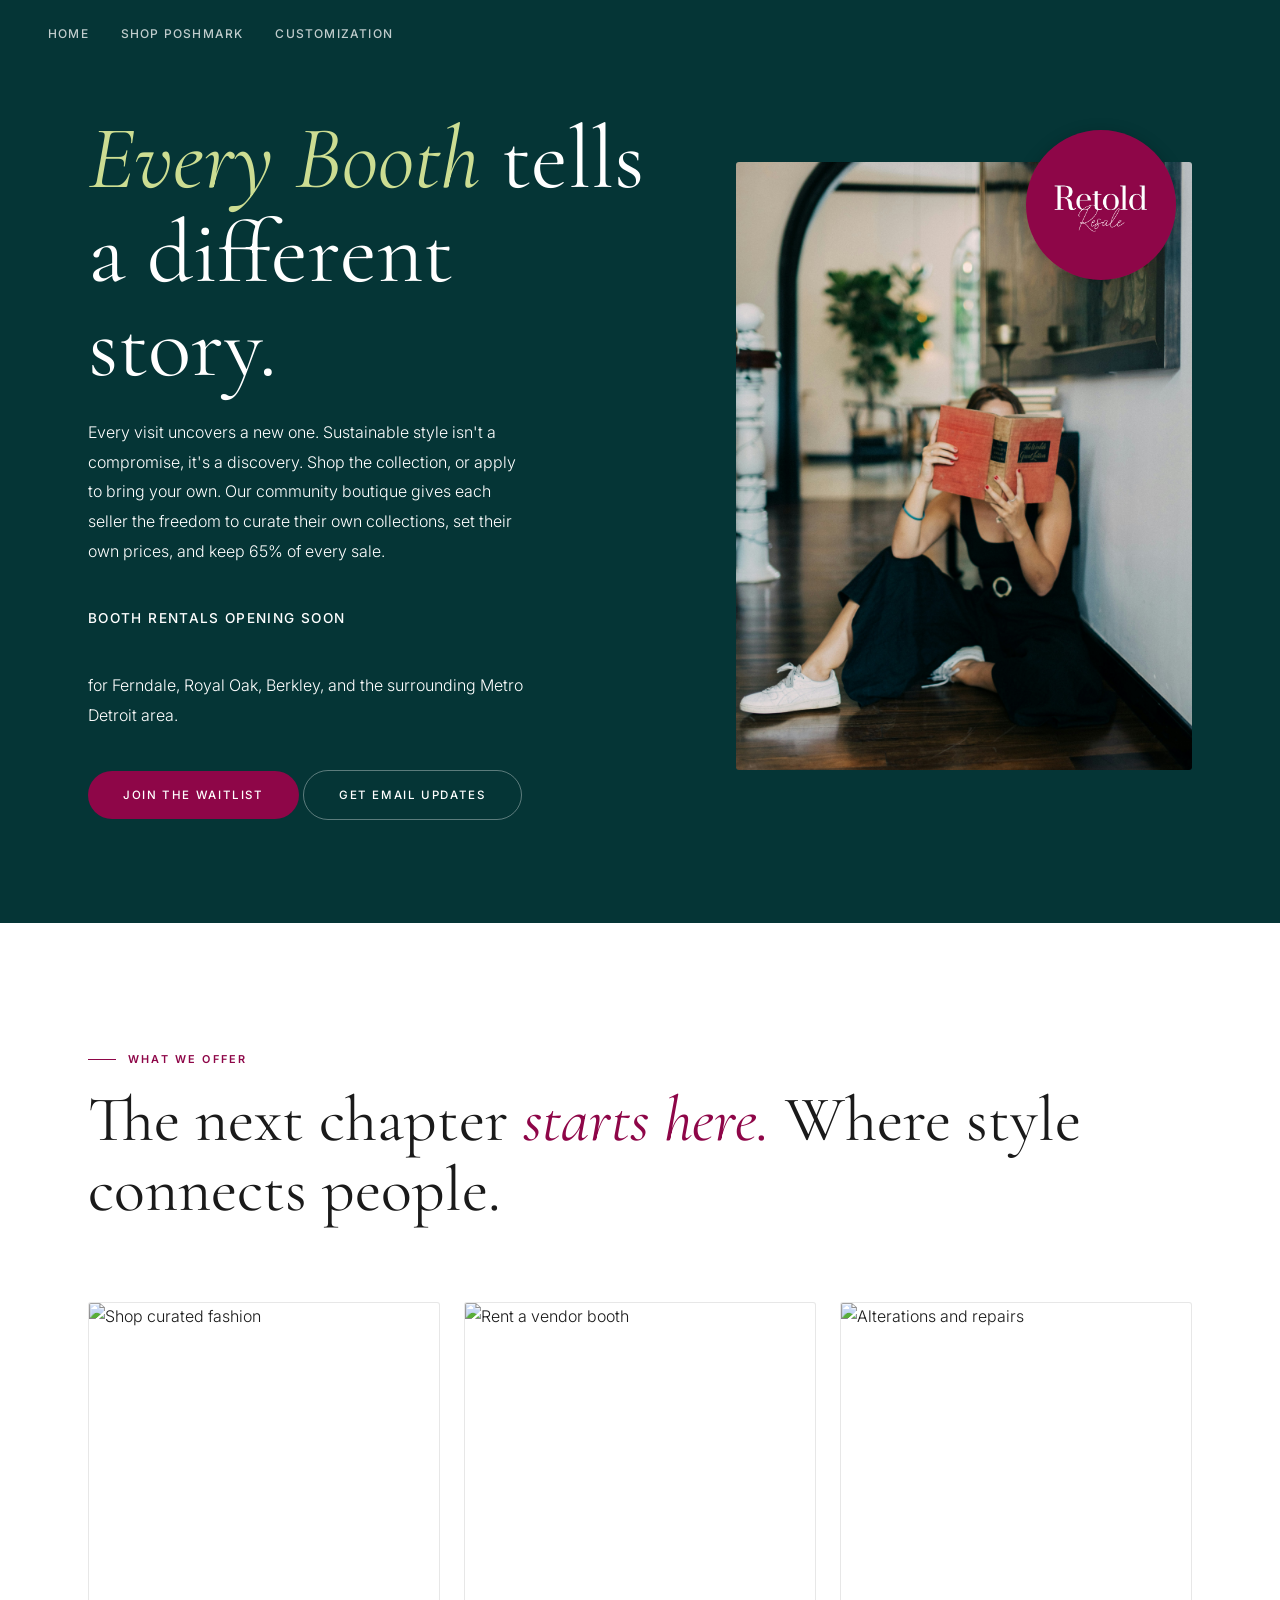
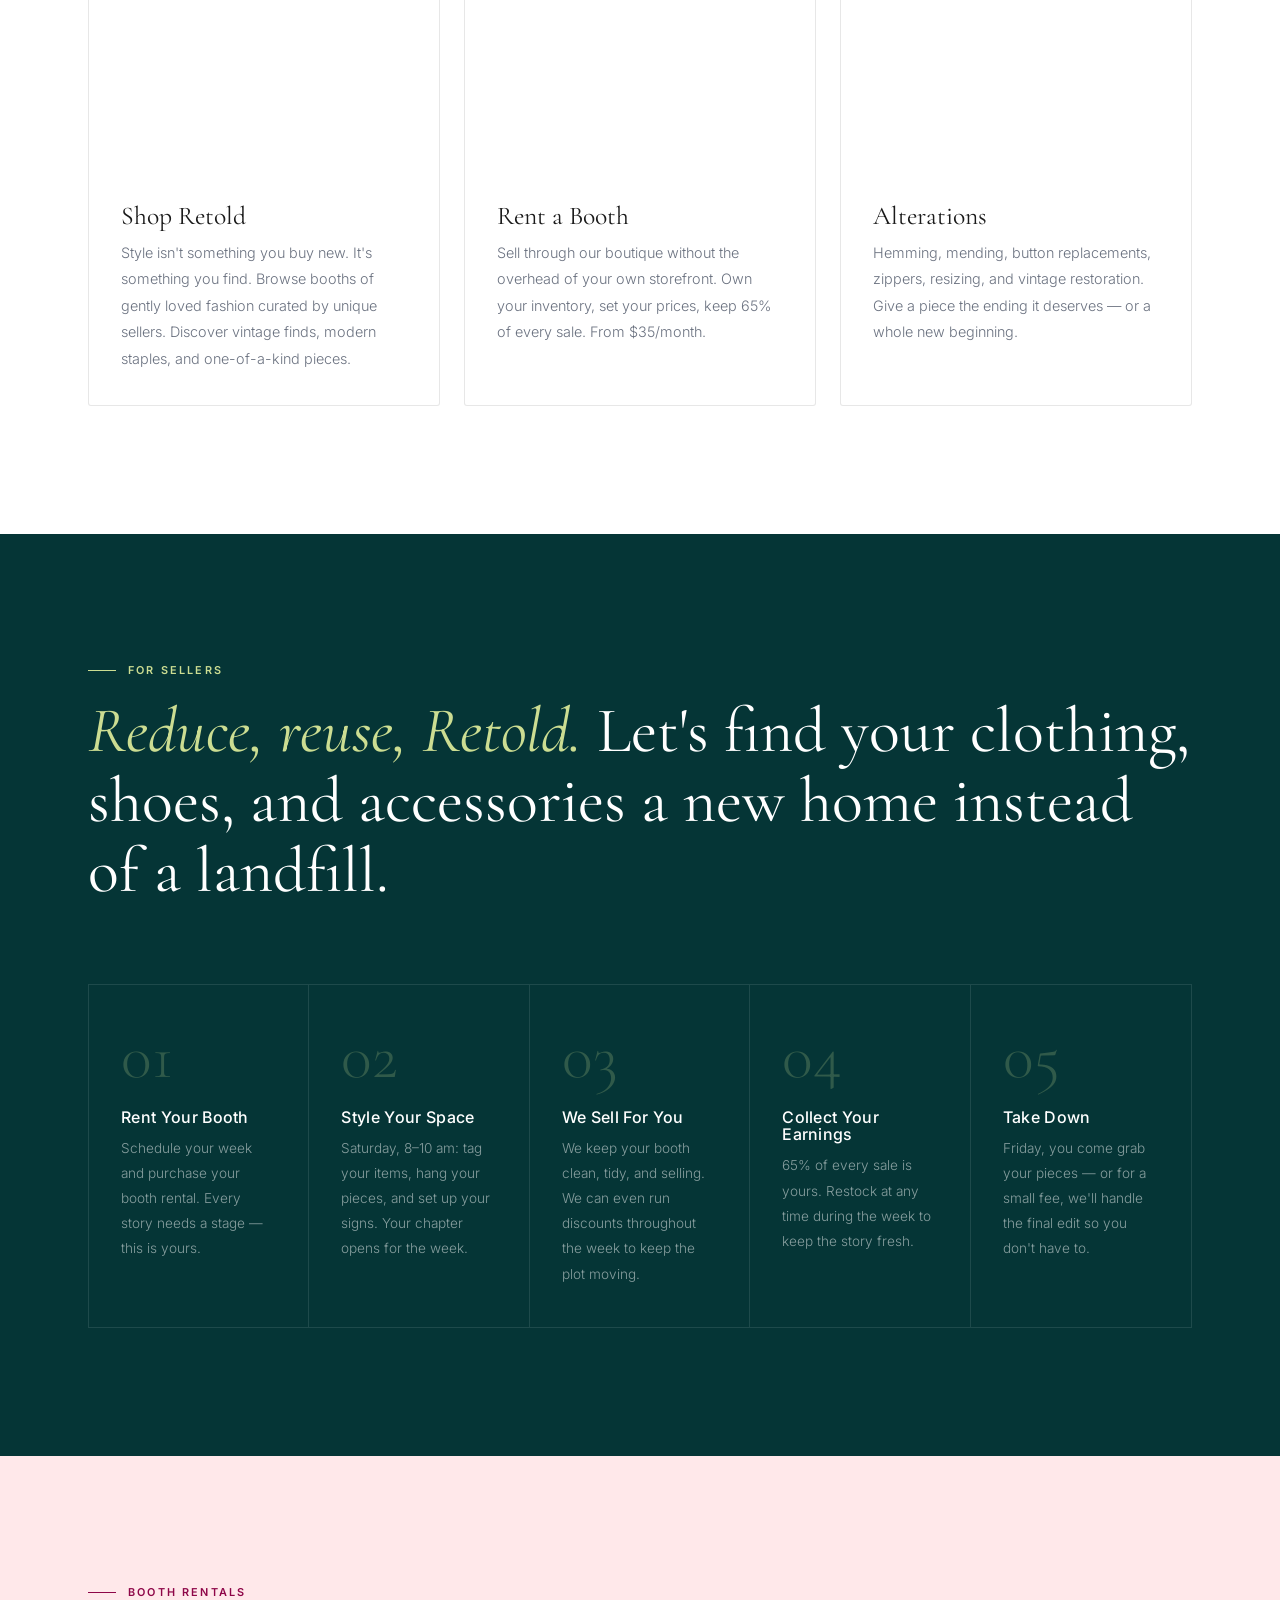
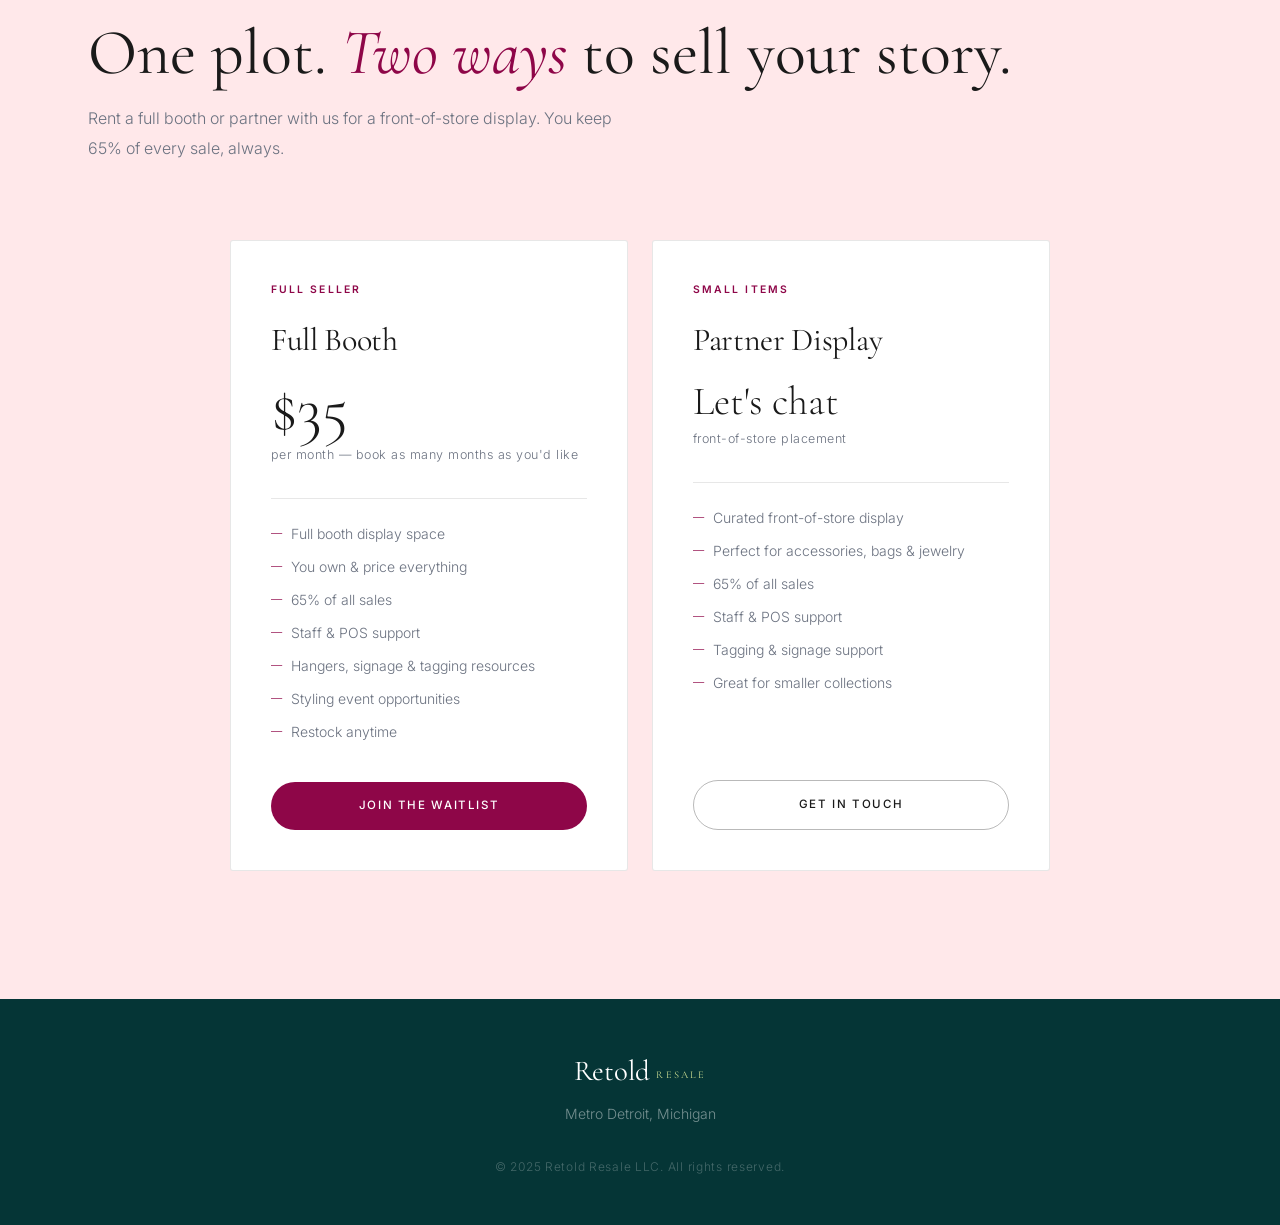
==== commit ccd5d4ea: "Update index.html" ====
--- a/index.html
+++ b/index.html
@@ -125,7 +125,7 @@
     <div class="container">
       <div class="section-head">
         <span class="eyebrow">For Sellers</span>
-        <h2><em>Reduce, reuse, Retold.</em>Let's find your clothing, shoes, and accessories a new home instead of a landfill.</h2>
+        <h2><em>Reduce, reuse, Retold. </em>Let's find your clothing, shoes, and accessories a new home instead of a landfill.</h2>
       </div>
       <div class="steps">
         <div class="step">
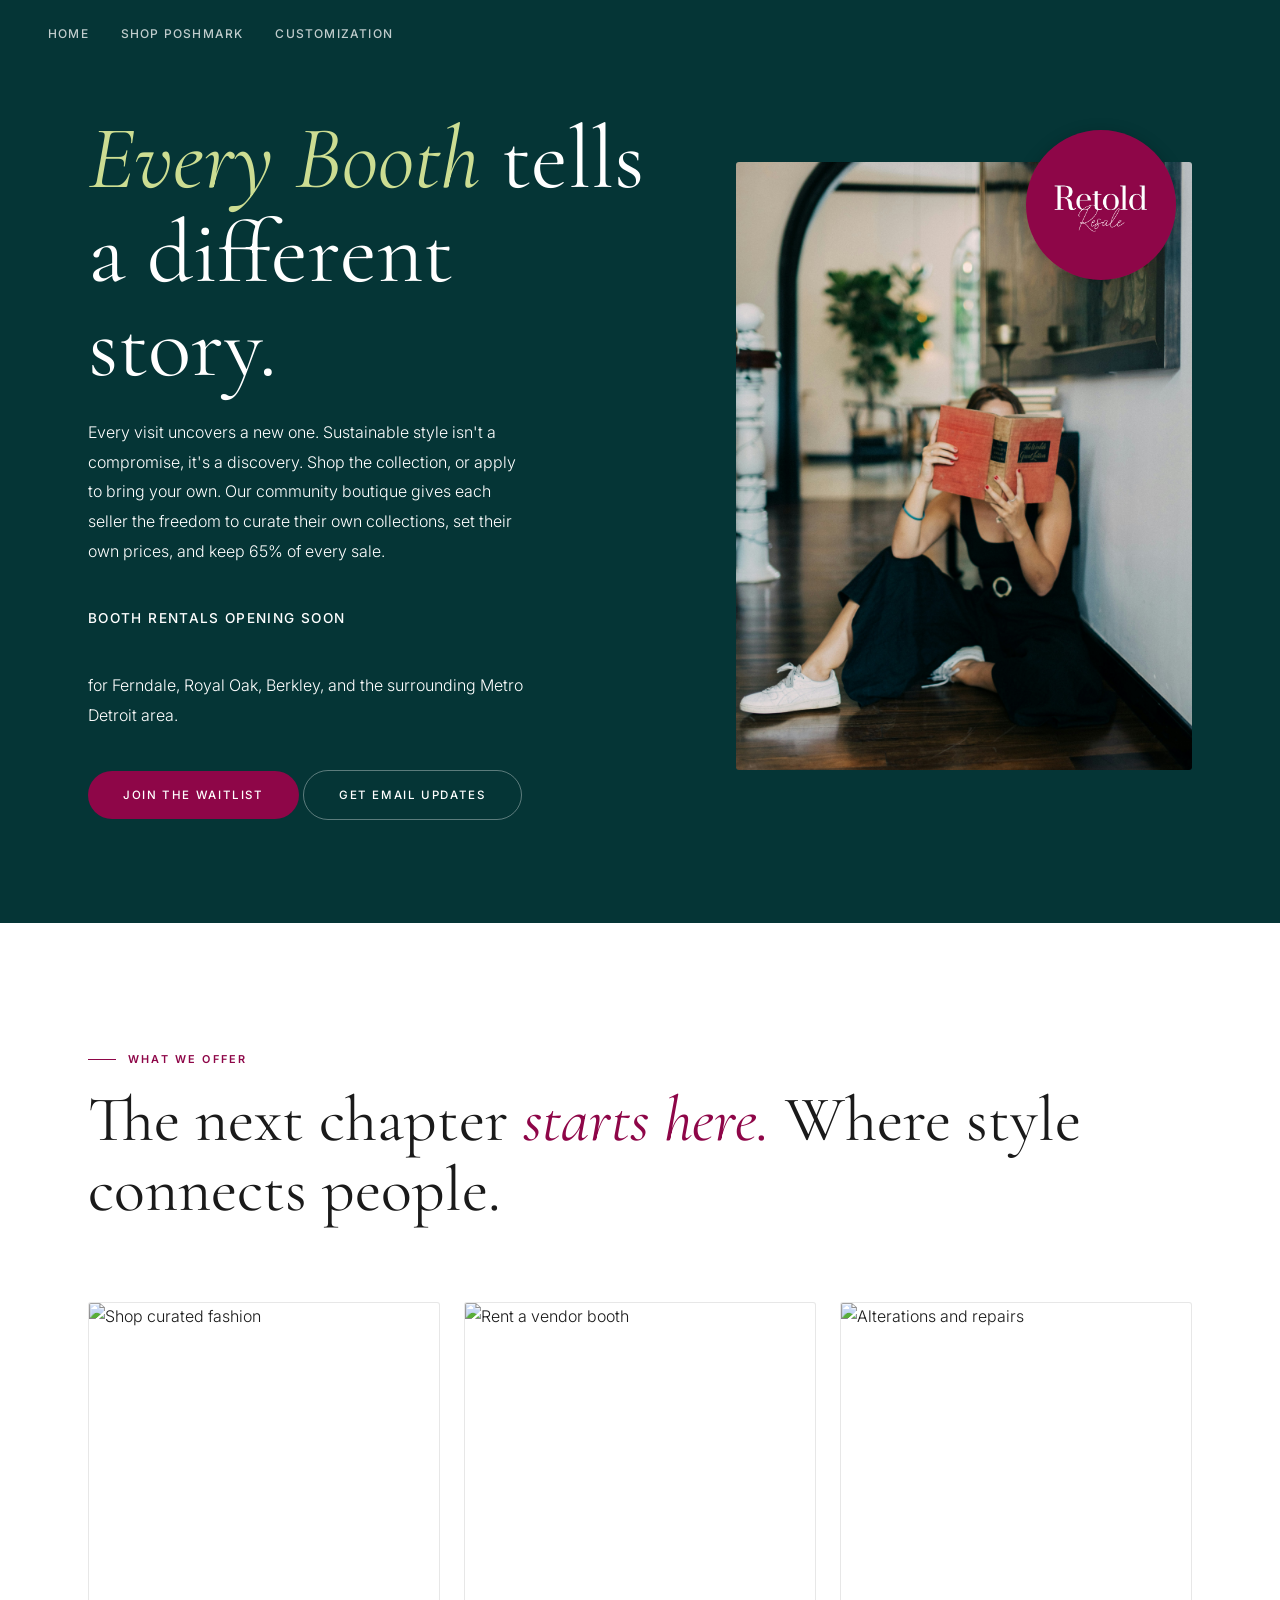
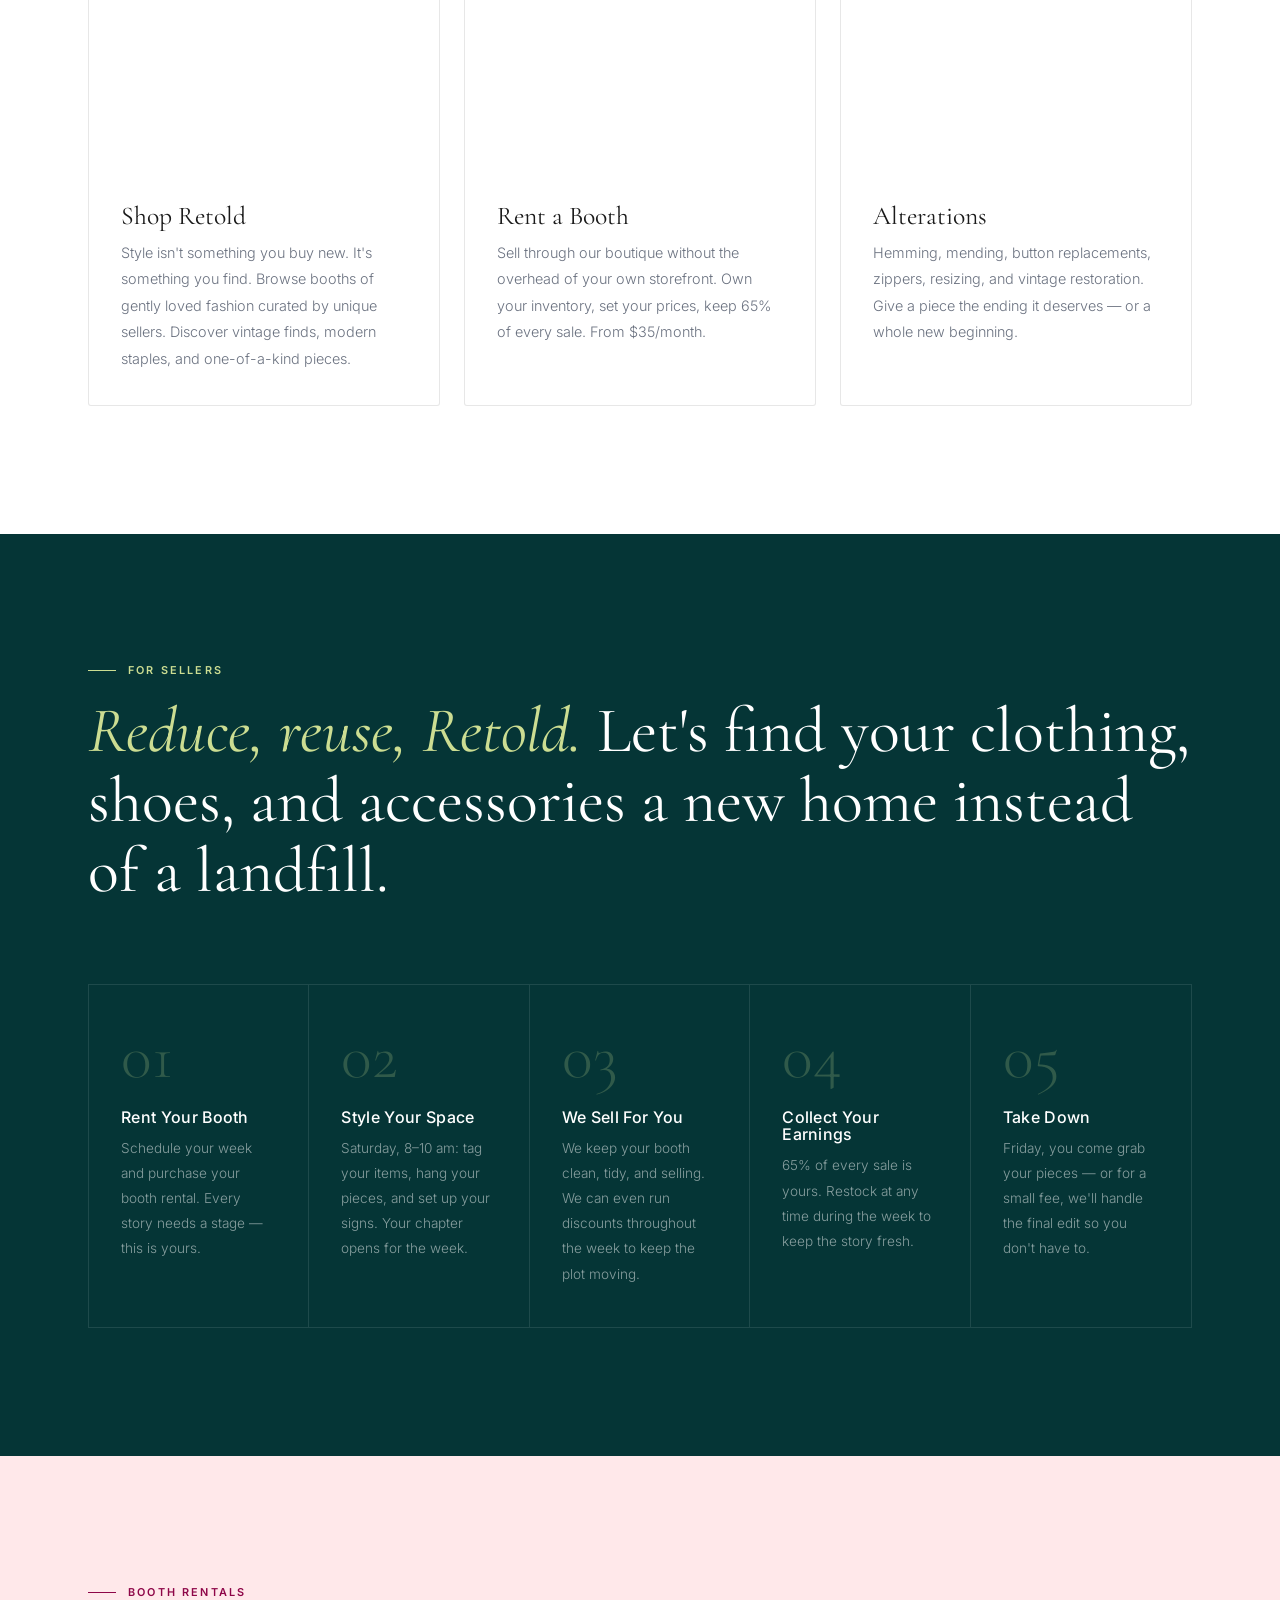
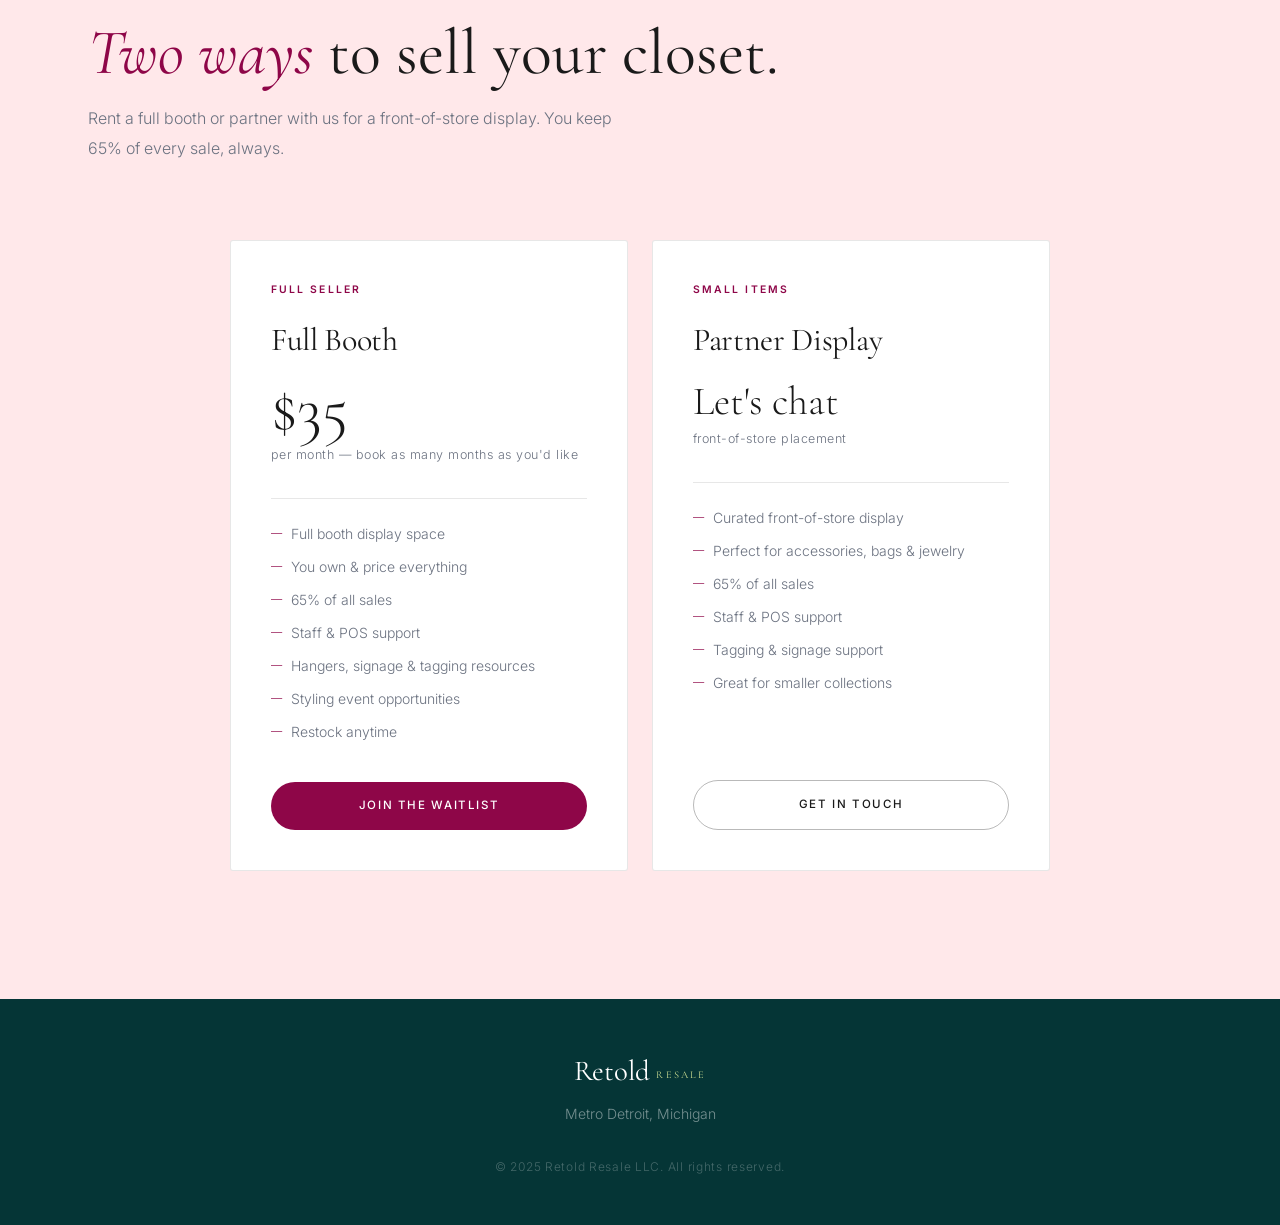
==== commit e29c24b9: "Update index.html" ====
--- a/index.html
+++ b/index.html
@@ -162,7 +162,7 @@
     <div class="container">
       <div class="section-head">
         <span class="eyebrow">Booth Rentals</span>
-        <h2>One plot. <em>Two ways</em> to sell your story.</h2>
+        <h2><em>Two ways</em> to sell your closet.</h2>
         <p>Rent a full booth or partner with us for a front-of-store display. You keep 65% of every sale, always.</p>
       </div>
       <div class="pricing-grid pricing-grid--2">
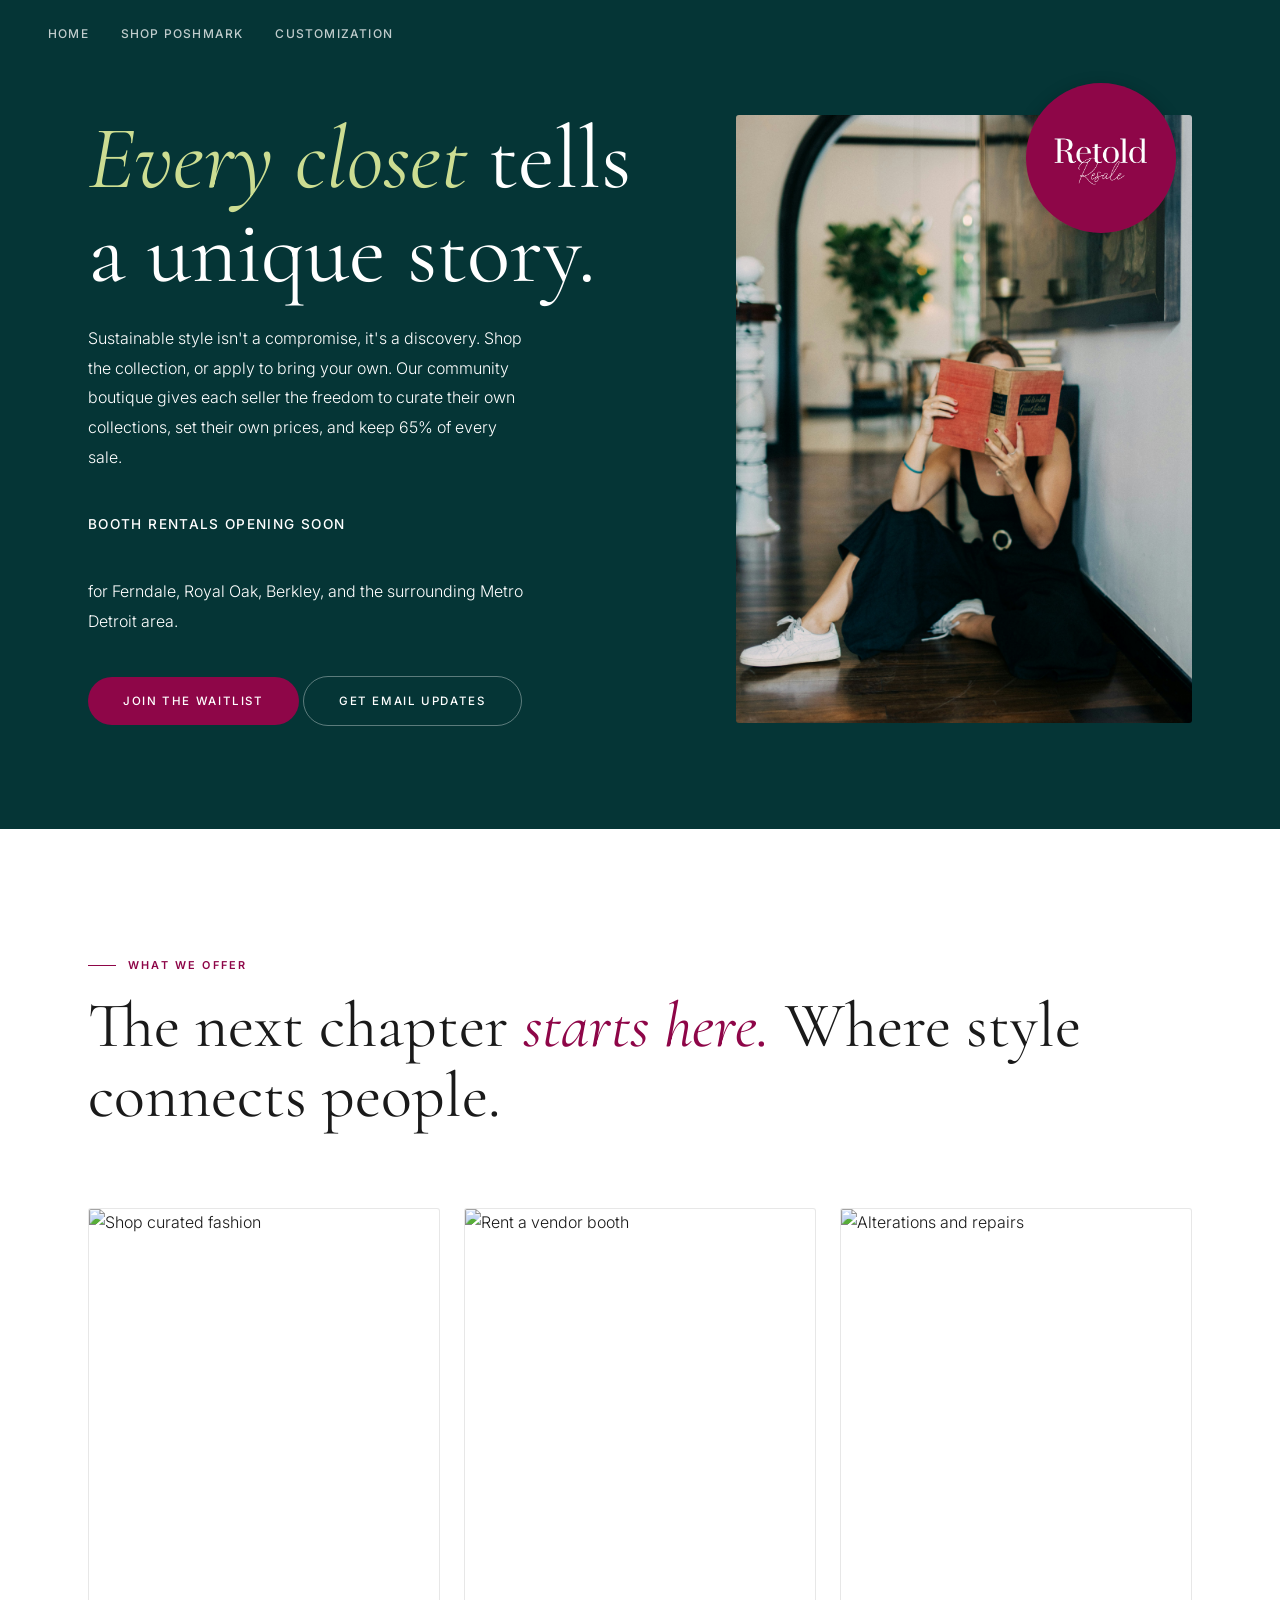
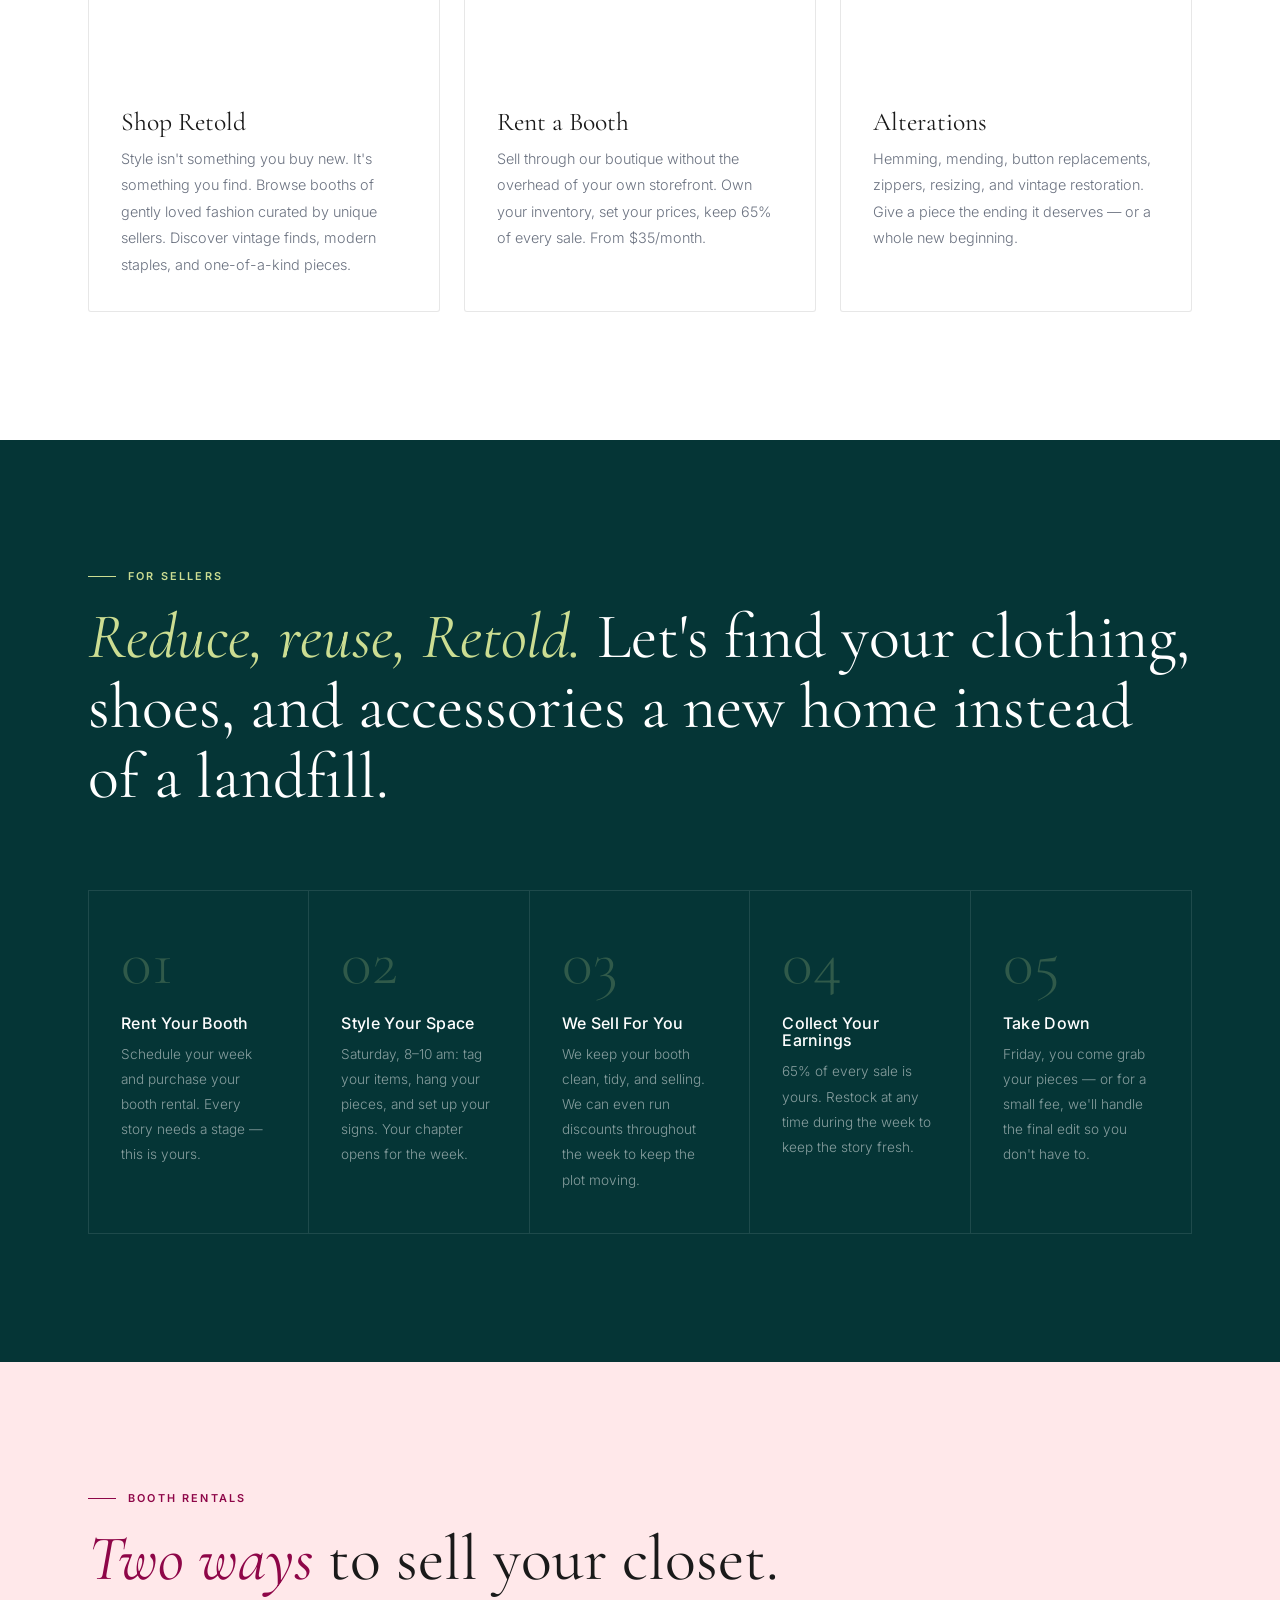
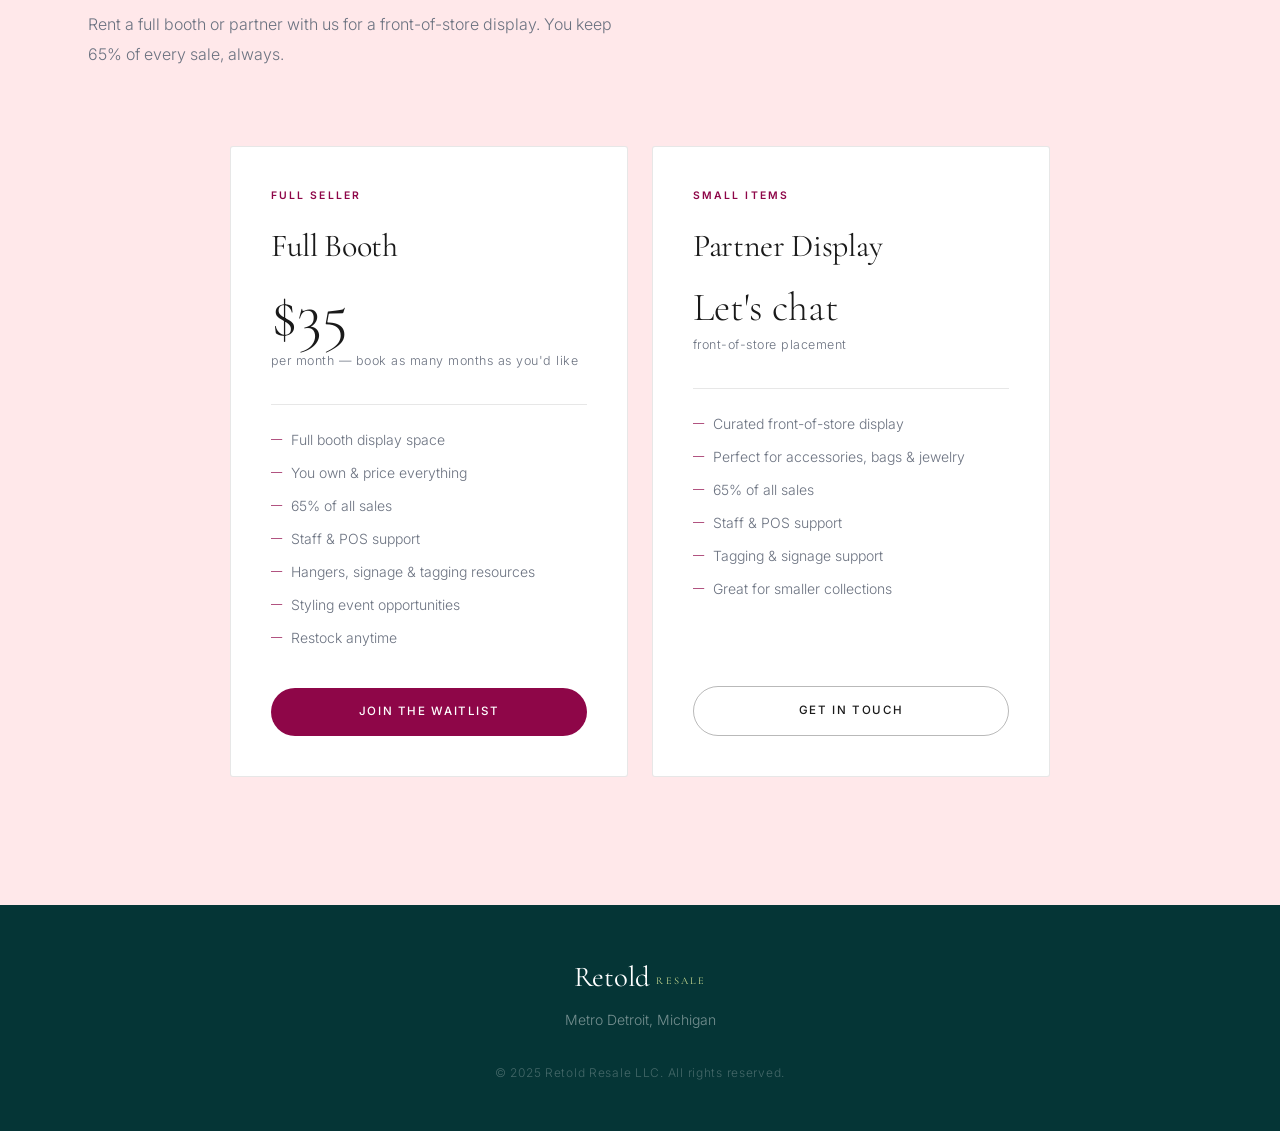
==== commit 907856fc: "Update index.html" ====
--- a/index.html
+++ b/index.html
@@ -73,8 +73,8 @@
             <img src="Retoldlogo.jpg" alt="Retold Resale" style="width:100%; height:100%; object-fit:cover;" />
           </div>
         </div>
-        <h1><em>Every Booth </em>tells a different story.</h1>
-        <p>Every visit uncovers a new one. Sustainable style isn't a compromise, it's a discovery. Shop the collection, or apply to bring your own. Our community boutique gives each seller the freedom to curate their own collections, set their own prices, and keep 65% of every sale.</p>
+        <h1><em>Every closet </em>tells a unique story.</h1>
+        <p>Sustainable style isn't a compromise, it's a discovery. Shop the collection, or apply to bring your own. Our community boutique gives each seller the freedom to curate their own collections, set their own prices, and keep 65% of every sale.</p>
         <p style="margin-top:1rem; font-size:0.85rem; letter-spacing:0.1em; text-transform:uppercase; color:var(--white); font-weight:500;">Booth rentals opening soon</p> <p>for Ferndale, Royal Oak, Berkley, and the surrounding Metro Detroit area.</p>
         <a href="https://forms.gle/HqEqxdt6v9VgBbKs6" class="btn btn--berry">Join the Waitlist</a> <a href="https://docs.google.com/forms/d/e/1FAIpQLSfrl1EyCiGXuaEXTVUXp2dL7NiX-esl2-DumXYlEKZFdAx9Iw/viewform?usp=publish-editor" class="btn btn--outline">Get email updates</a>
       </div>
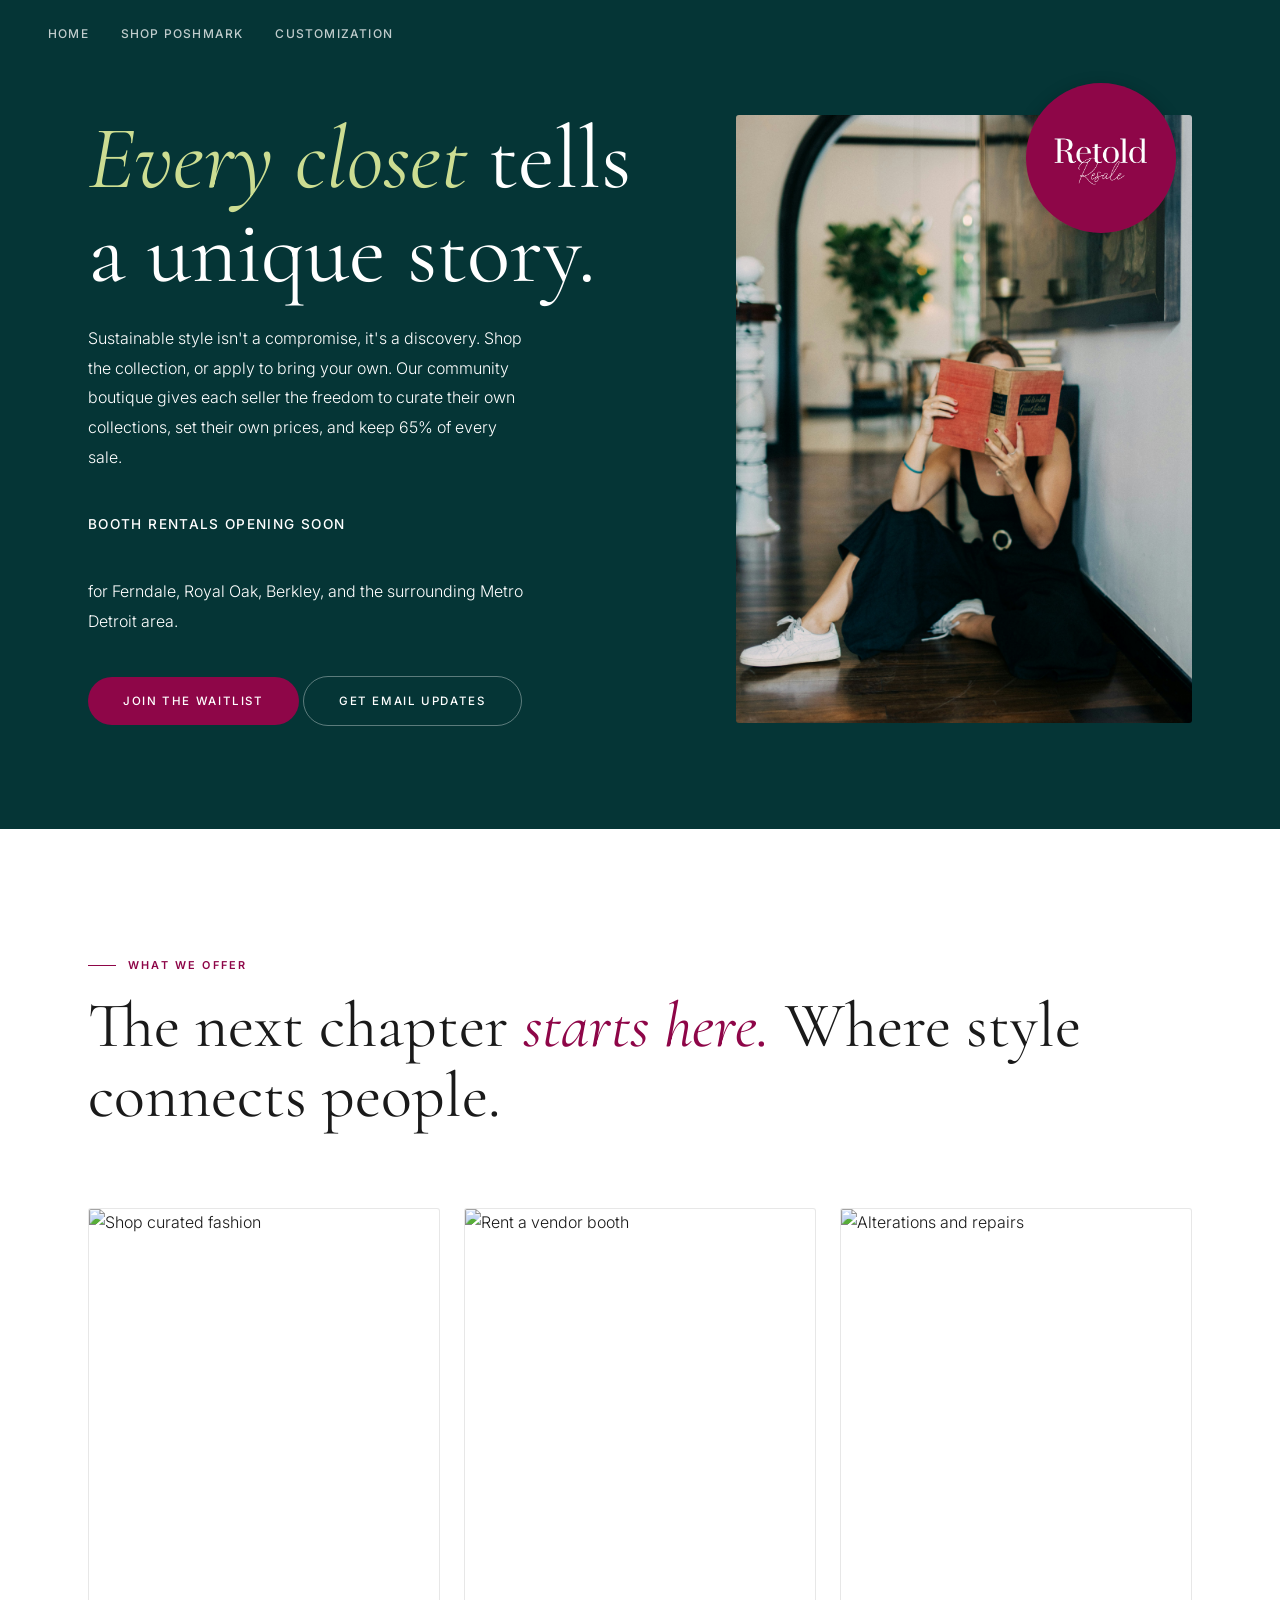
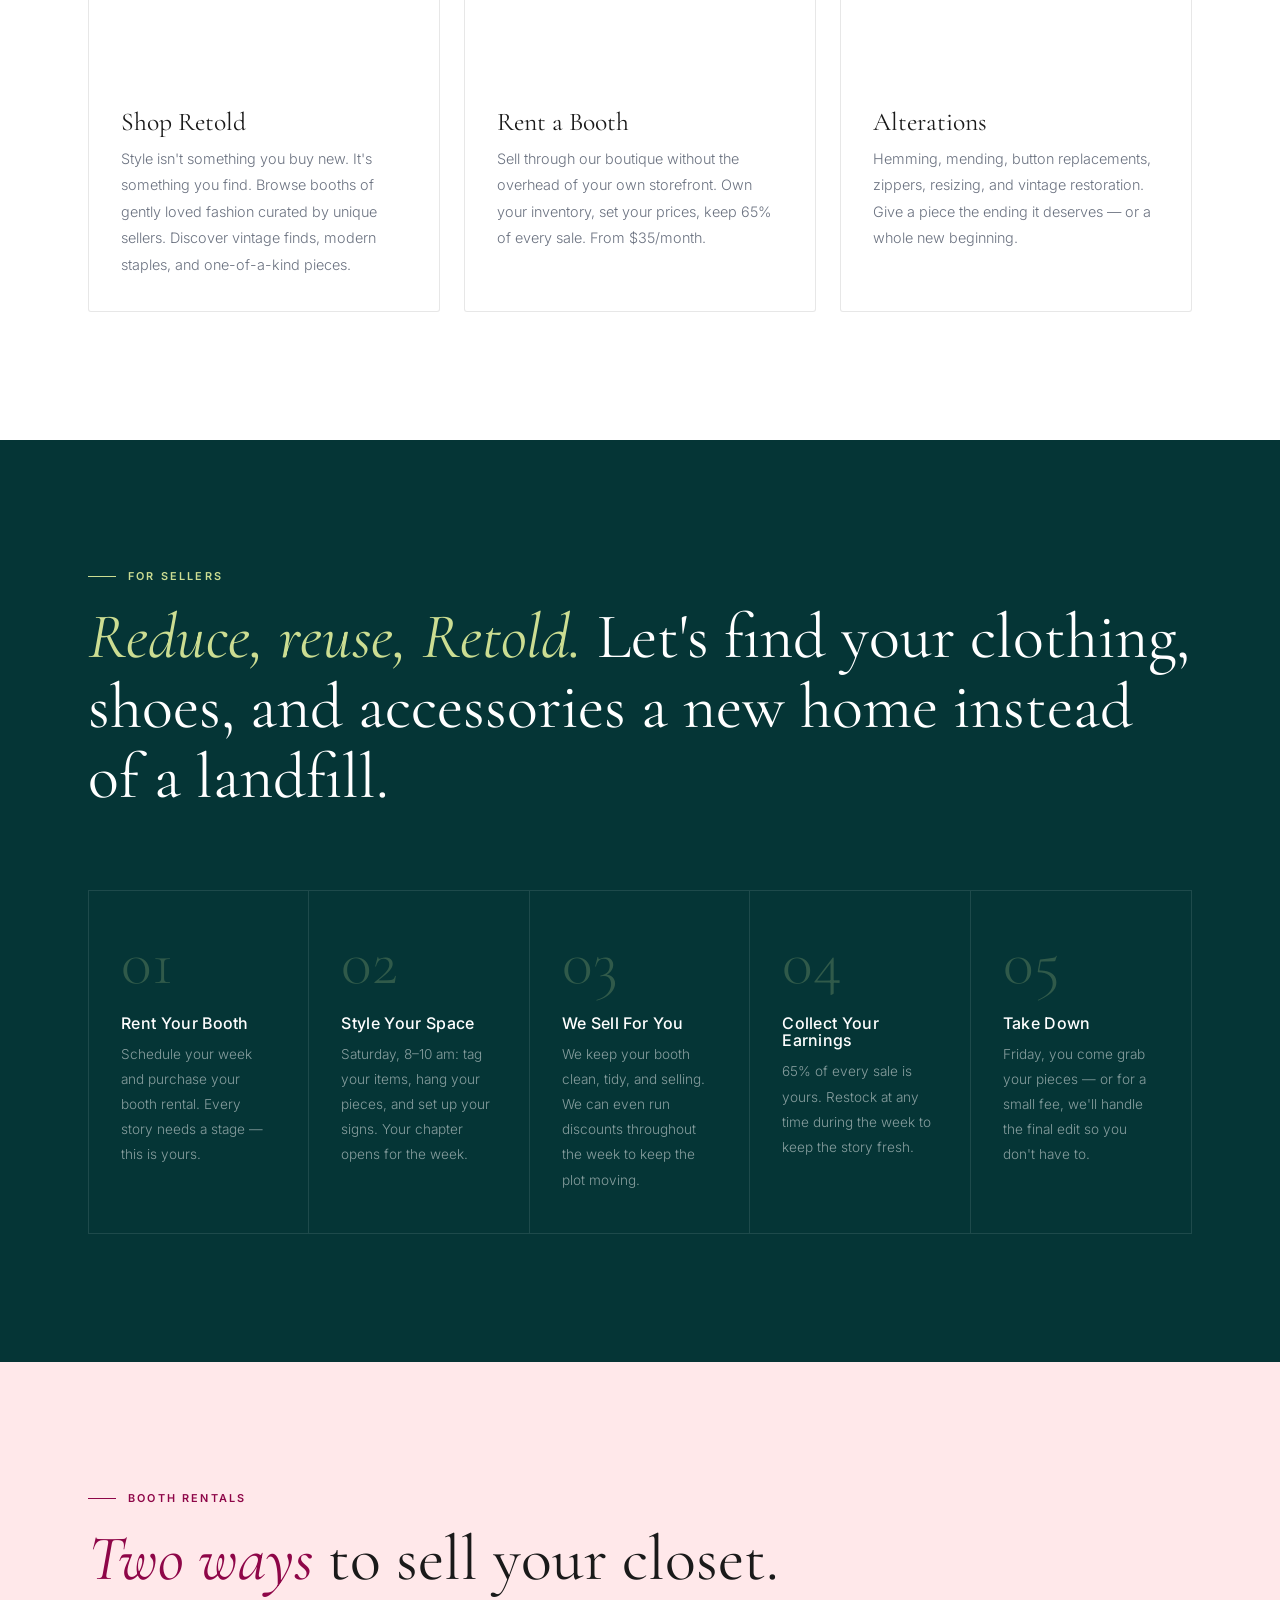
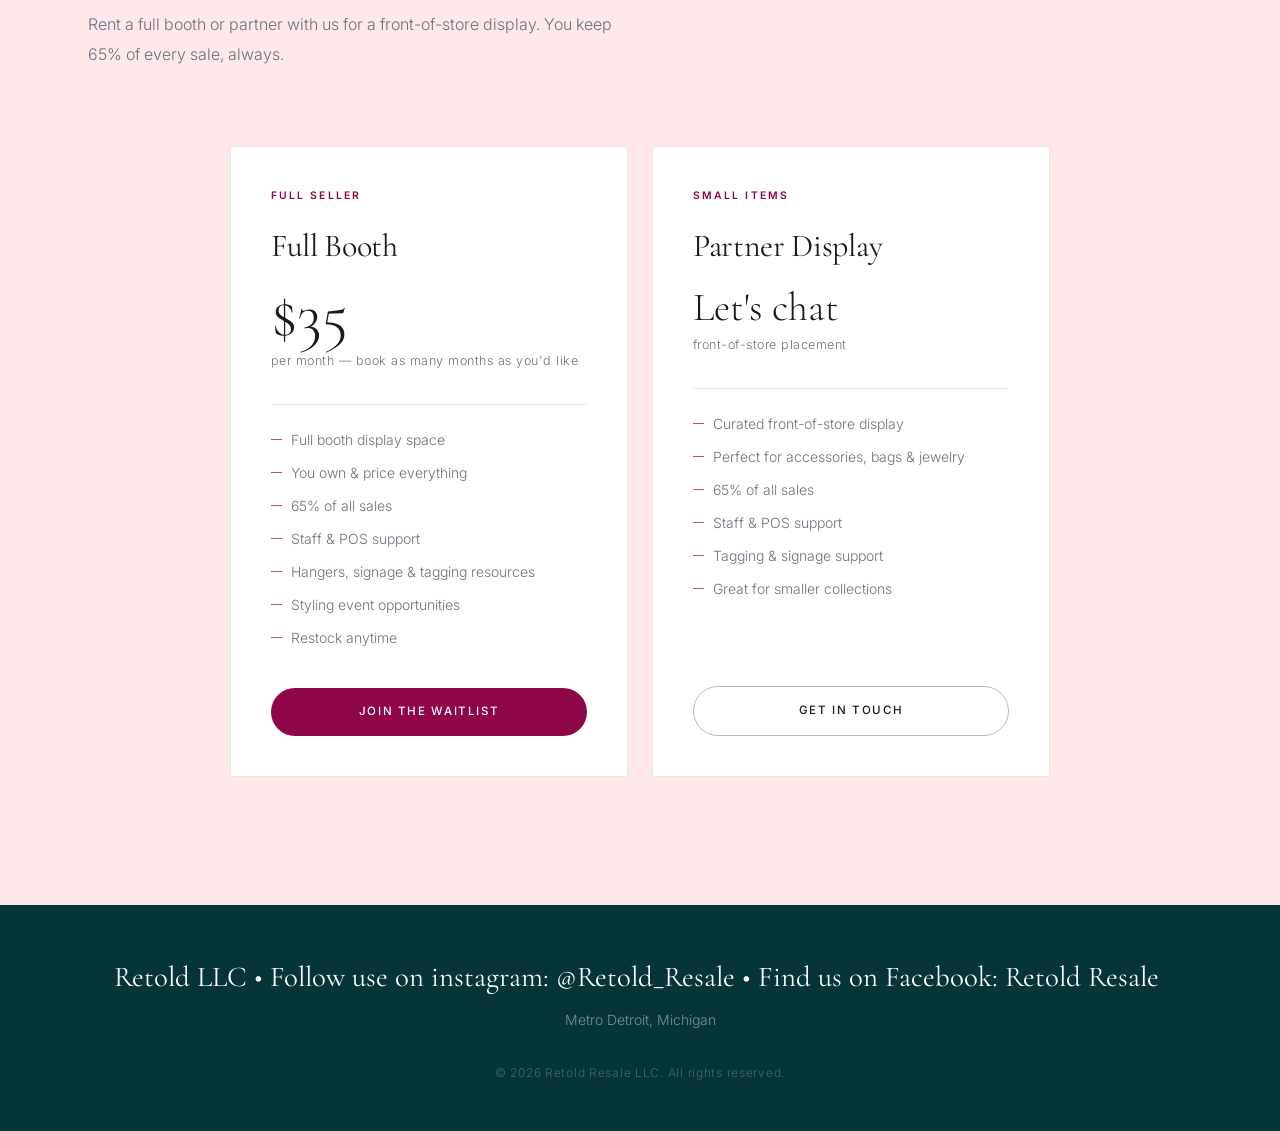
==== commit 955c5e94: "Update index.html footer simple update" ====
--- a/index.html
+++ b/index.html
@@ -205,10 +205,10 @@
   <footer style="background:var(--forest); color:var(--white); padding:3rem 0; text-align:center;">
     <div class="container">
       <div style="font-family:var(--serif); font-size:1.8rem; font-weight:400; margin-bottom:0.5rem;">
-        Retold<span style="font-size:0.65rem; letter-spacing:0.2em; text-transform:uppercase; color:var(--sage); vertical-align:middle; margin-left:0.4rem;">Resale</span>
+        Retold LLC • Follow use on instagram: @Retold_Resale • Find us on Facebook: Retold Resale<span style="font-size:0.65rem; letter-spacing:0.2em; text-transform:uppercase; color:var(--sage); vertical-align:middle; margin-left:0.4rem;"></span>
       </div>
       <p style="color:rgba(255,255,255,0.45); font-size:0.875rem; font-weight:300; margin-top:0.5rem;">Metro Detroit, Michigan</p>
-      <p style="color:rgba(255,255,255,0.25); font-size:0.75rem; letter-spacing:0.06em; margin-top:2rem;">&copy; 2025 Retold Resale LLC. All rights reserved.</p>
+      <p style="color:rgba(255,255,255,0.25); font-size:0.75rem; letter-spacing:0.06em; margin-top:2rem;">&copy; 2026 Retold Resale LLC. All rights reserved.</p>
     </div>
   </footer>
 
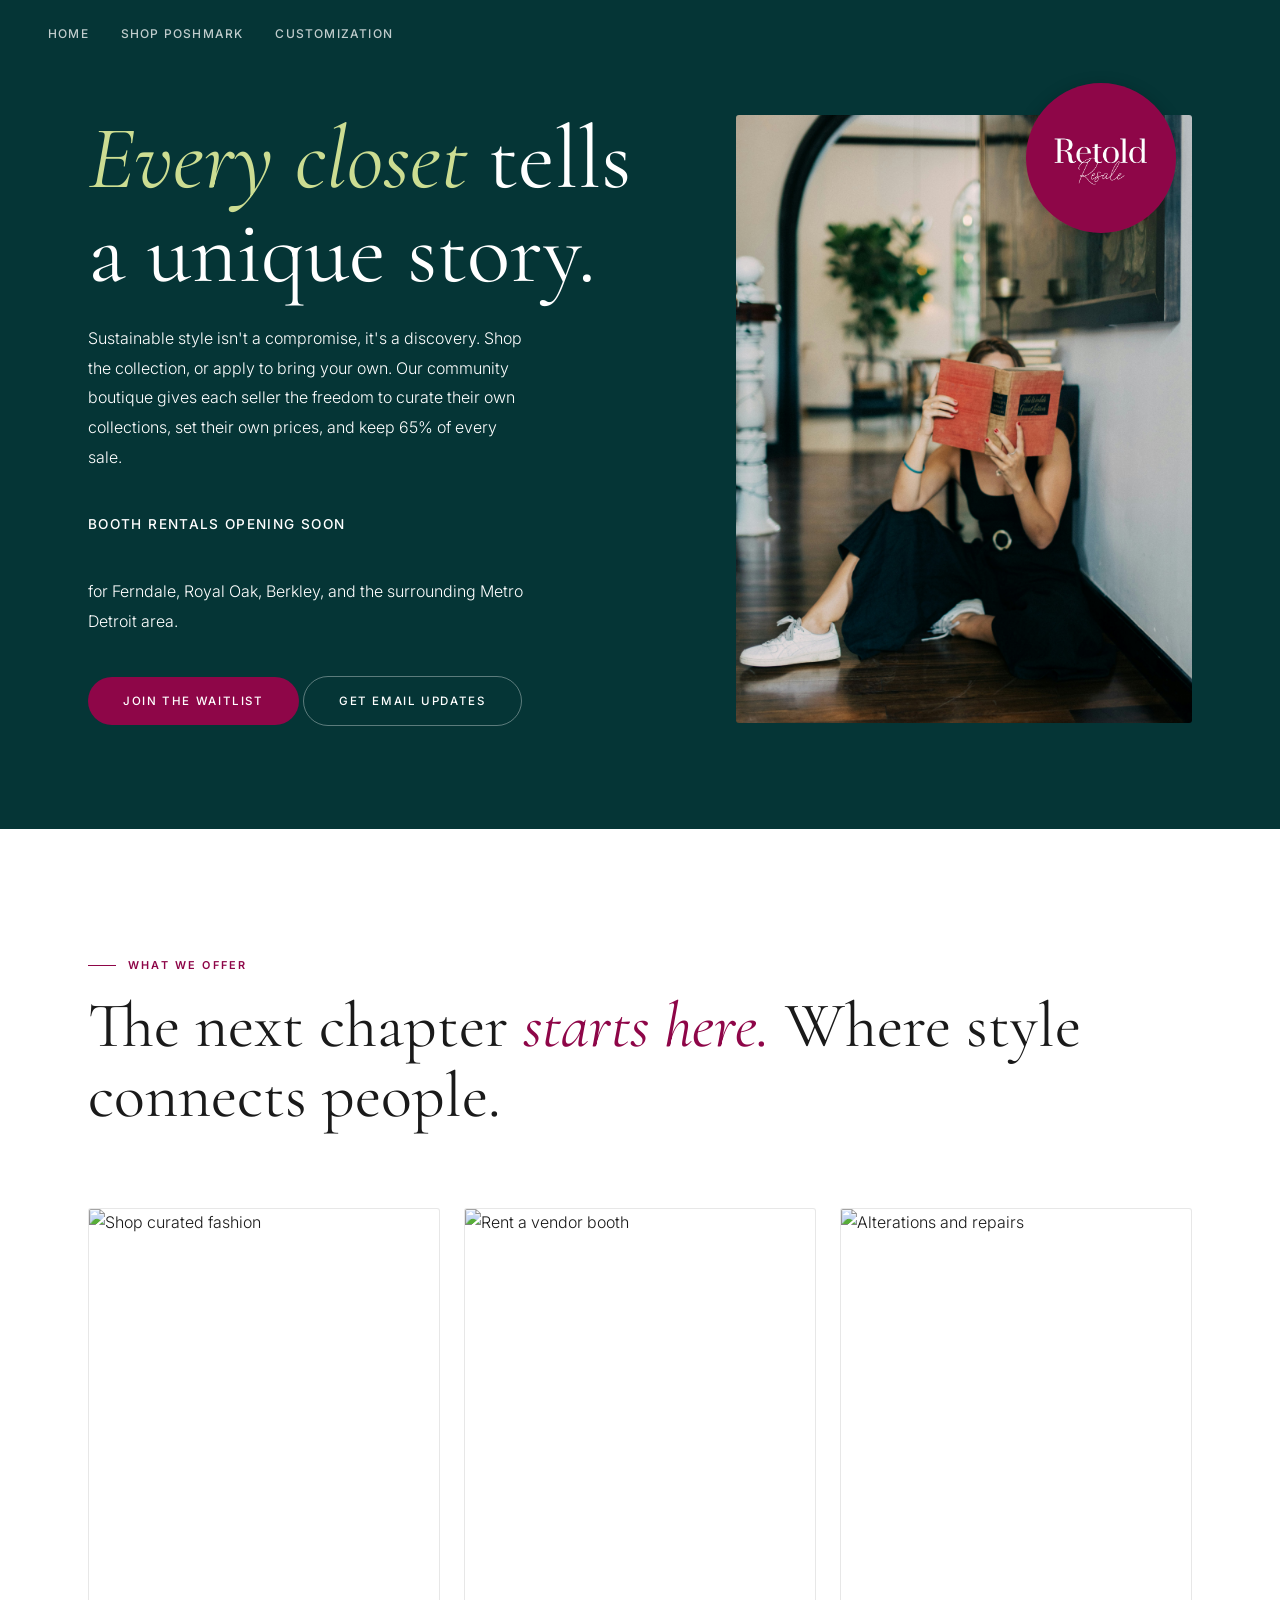
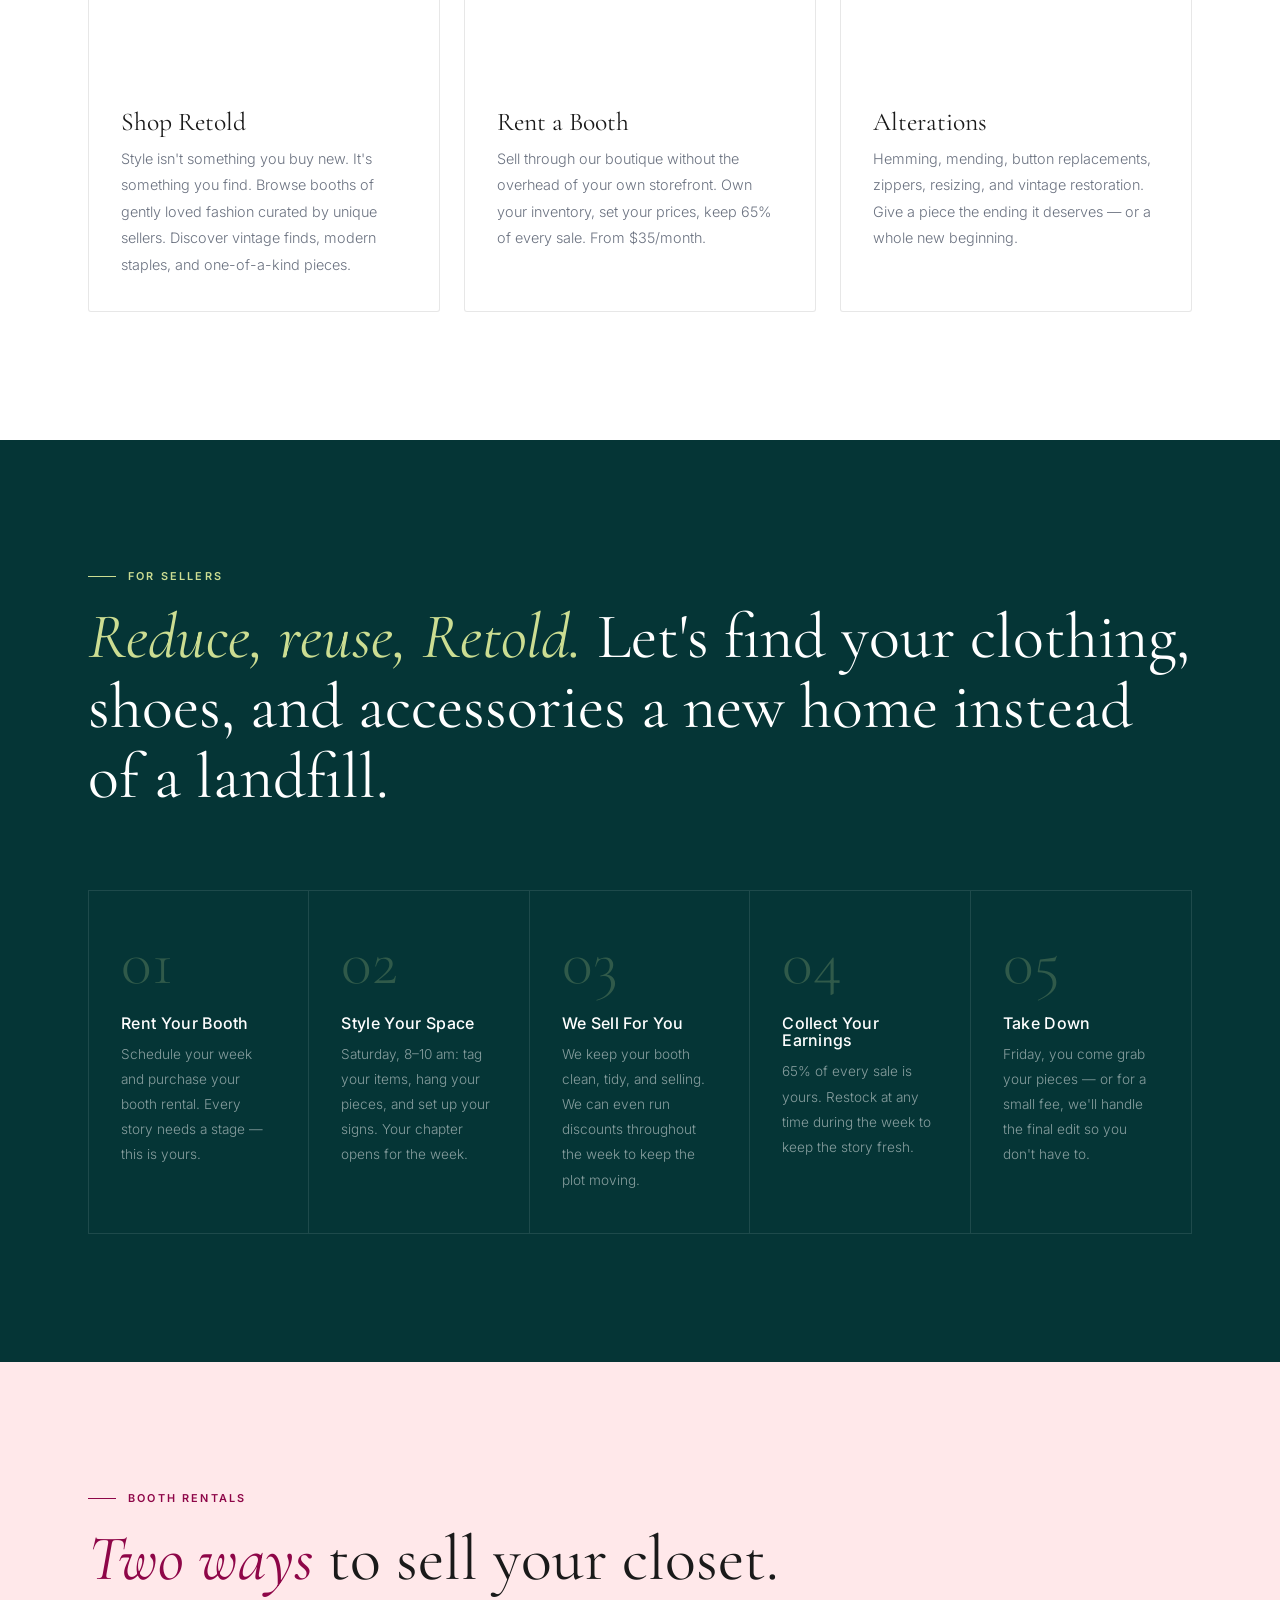
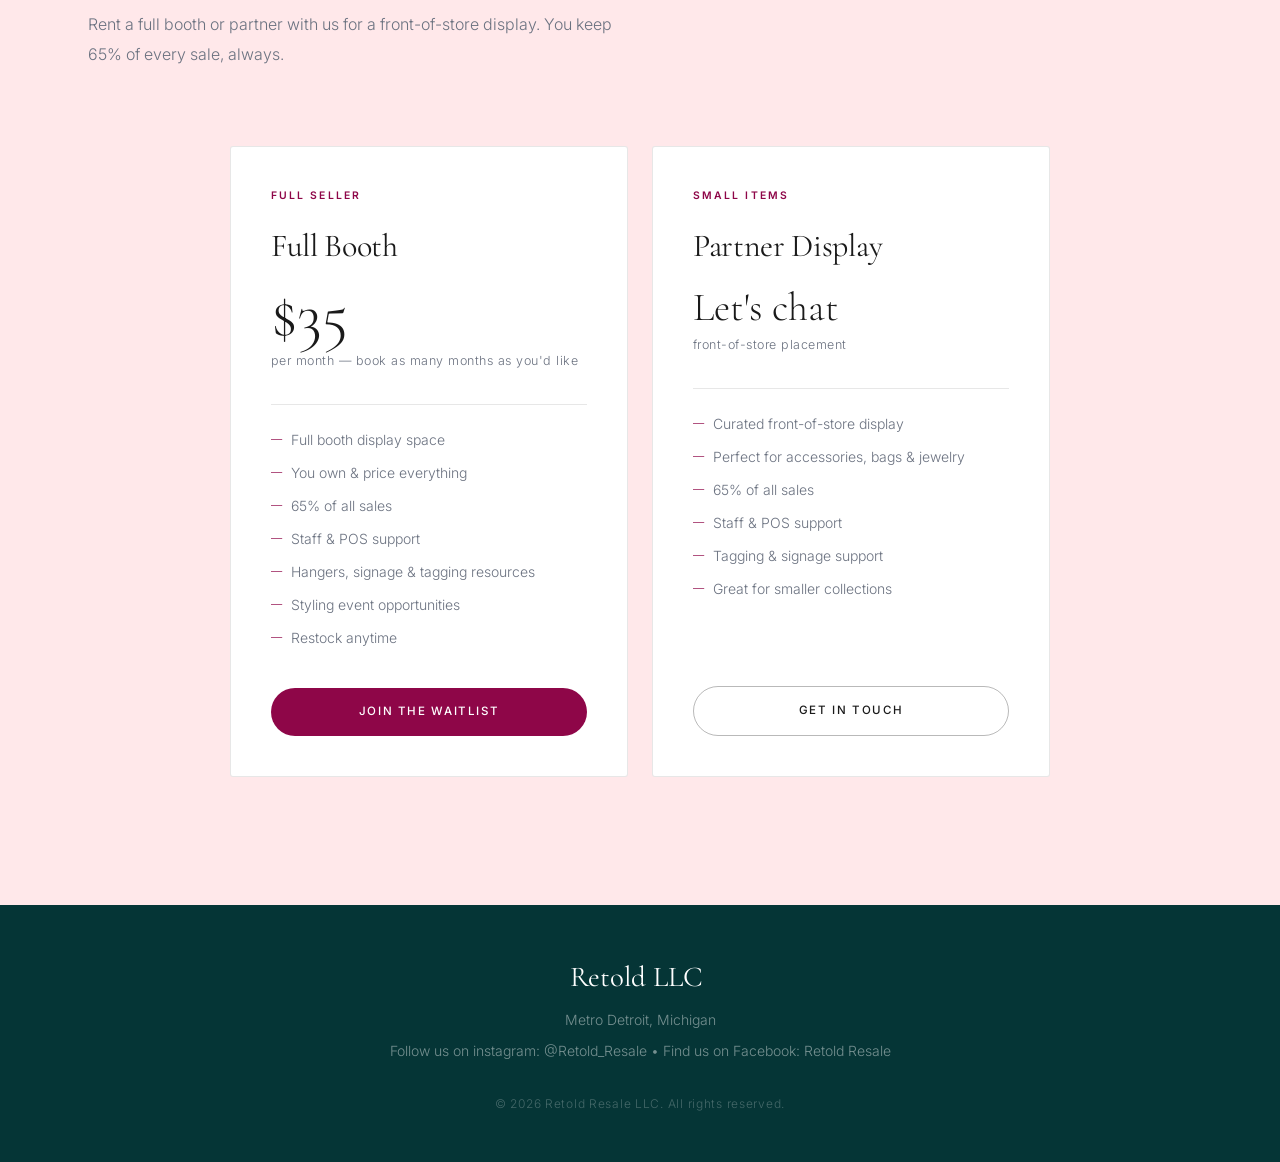
==== commit 24be4b2a: "Update index.html" ====
--- a/index.html
+++ b/index.html
@@ -75,7 +75,7 @@
         </div>
         <h1><em>Every closet </em>tells a unique story.</h1>
         <p>Sustainable style isn't a compromise, it's a discovery. Shop the collection, or apply to bring your own. Our community boutique gives each seller the freedom to curate their own collections, set their own prices, and keep 65% of every sale.</p>
-        <p style="margin-top:1rem; font-size:0.85rem; letter-spacing:0.1em; text-transform:uppercase; color:var(--white); font-weight:500;">Booth rentals opening soon</p> <p>for Ferndale, Royal Oak, Berkley, and the surrounding Metro Detroit area.</p>
+        <p style="margin-top:1rem; font-size:0.85rem; letter-spacing:0.1em; text-transform:uppercase; color:var(--white); font-weight:500;">Booth rentals opening soon</p><p>for Ferndale, Royal Oak, Berkley, and the surrounding Metro Detroit area.</p>
         <a href="https://forms.gle/HqEqxdt6v9VgBbKs6" class="btn btn--berry">Join the Waitlist</a> <a href="https://docs.google.com/forms/d/e/1FAIpQLSfrl1EyCiGXuaEXTVUXp2dL7NiX-esl2-DumXYlEKZFdAx9Iw/viewform?usp=publish-editor" class="btn btn--outline">Get email updates</a>
       </div>
       <div class="hero__media" style="position:relative;">
@@ -205,9 +205,10 @@
   <footer style="background:var(--forest); color:var(--white); padding:3rem 0; text-align:center;">
     <div class="container">
       <div style="font-family:var(--serif); font-size:1.8rem; font-weight:400; margin-bottom:0.5rem;">
-        Retold LLC • Follow use on instagram: @Retold_Resale • Find us on Facebook: Retold Resale<span style="font-size:0.65rem; letter-spacing:0.2em; text-transform:uppercase; color:var(--sage); vertical-align:middle; margin-left:0.4rem;"></span>
+        Retold LLC <span style="font-size:0.65rem; letter-spacing:0.2em; text-transform:uppercase; color:var(--sage); vertical-align:middle; margin-left:0.4rem;"></span>
       </div>
       <p style="color:rgba(255,255,255,0.45); font-size:0.875rem; font-weight:300; margin-top:0.5rem;">Metro Detroit, Michigan</p>
+      <p style="color:rgba(255,255,255,0.45); font-size:0.875rem; font-weight:300; margin-top:0.5rem;">Follow us on instagram: @Retold_Resale • Find us on Facebook: Retold Resale</p>
       <p style="color:rgba(255,255,255,0.25); font-size:0.75rem; letter-spacing:0.06em; margin-top:2rem;">&copy; 2026 Retold Resale LLC. All rights reserved.</p>
     </div>
   </footer>
